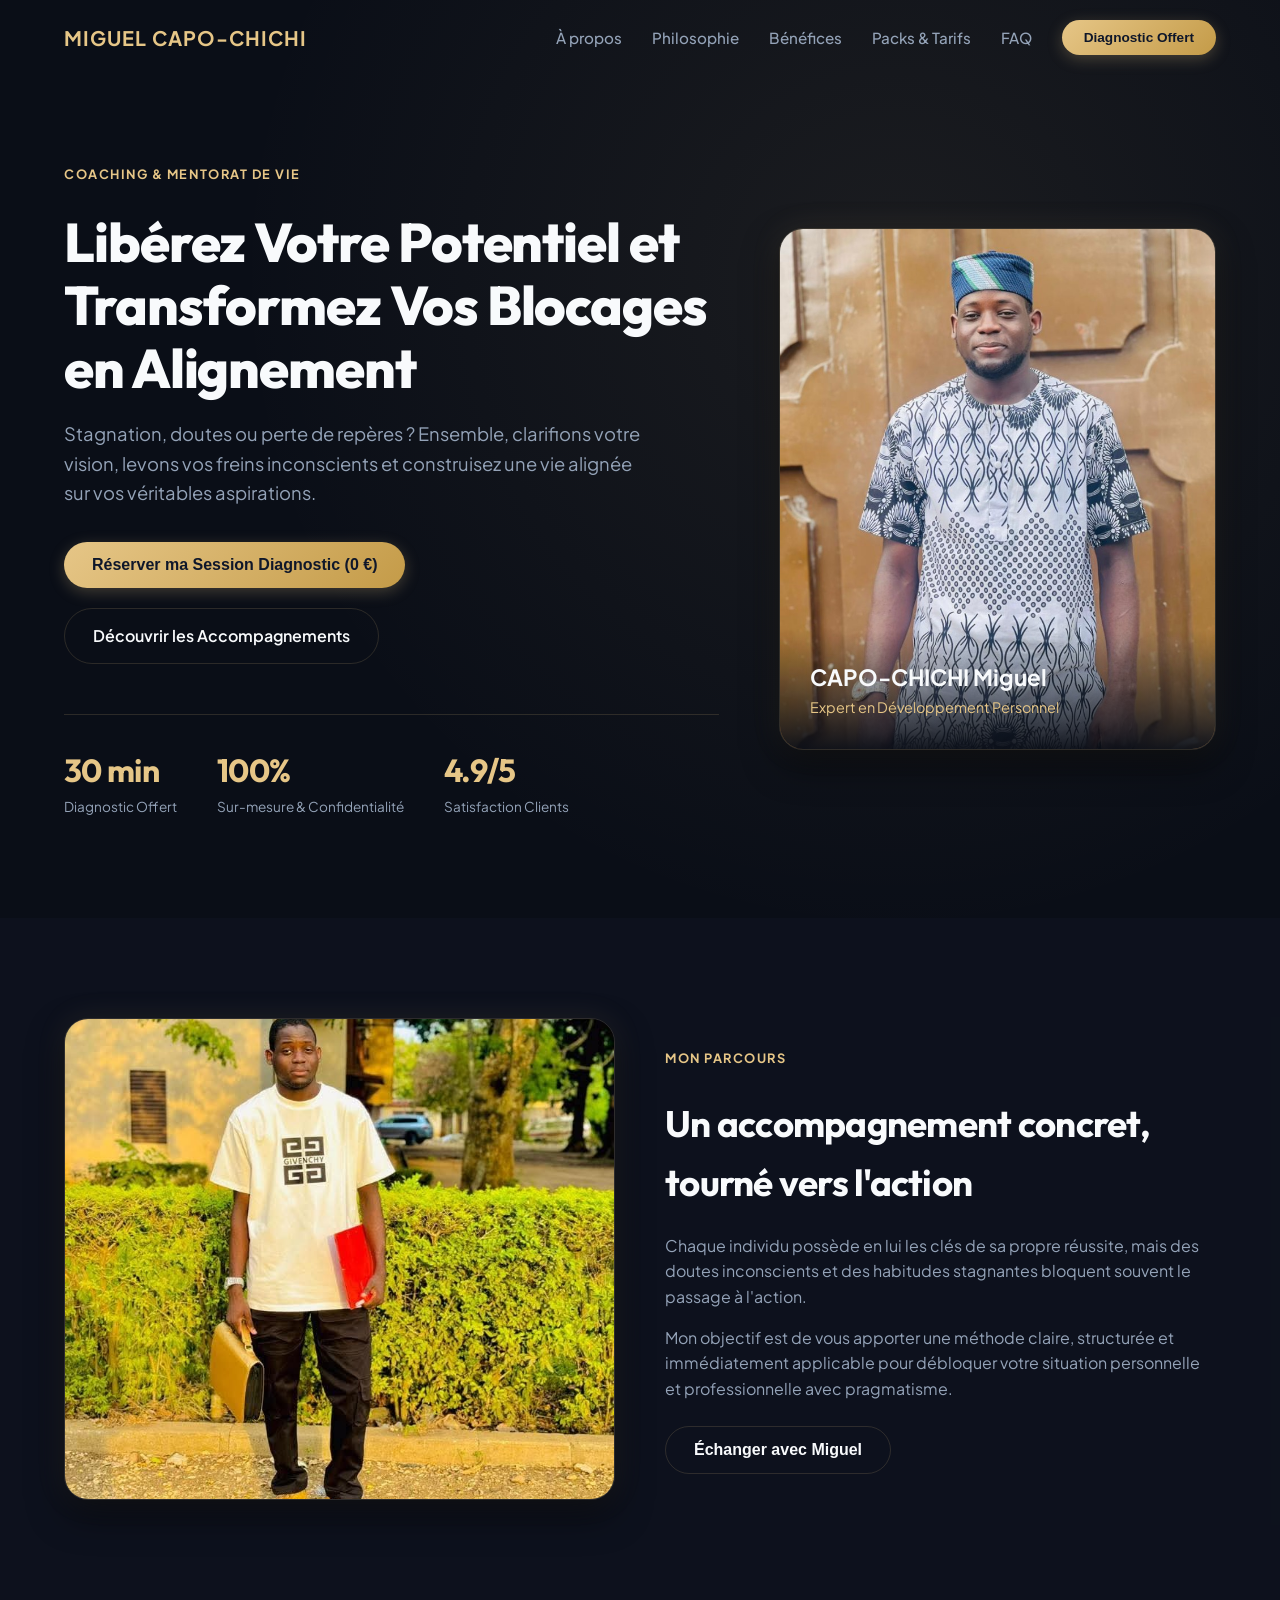
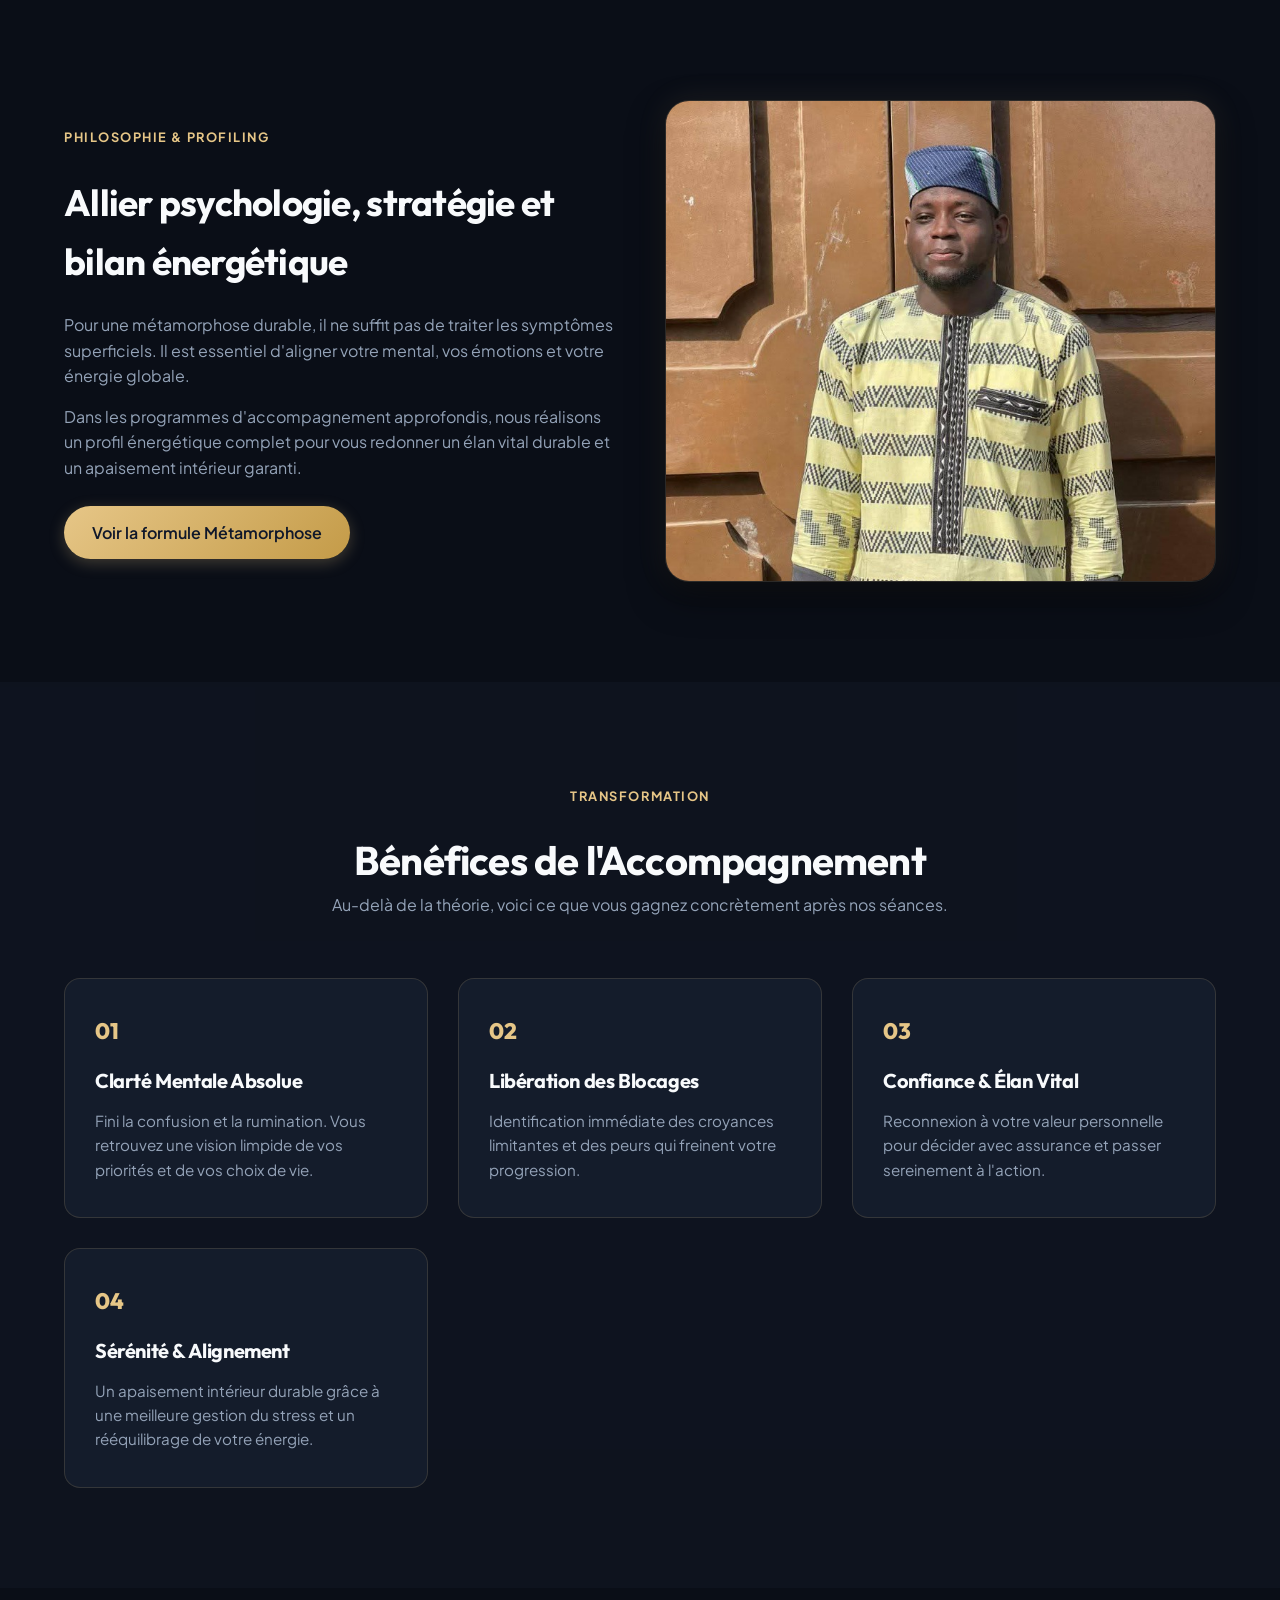
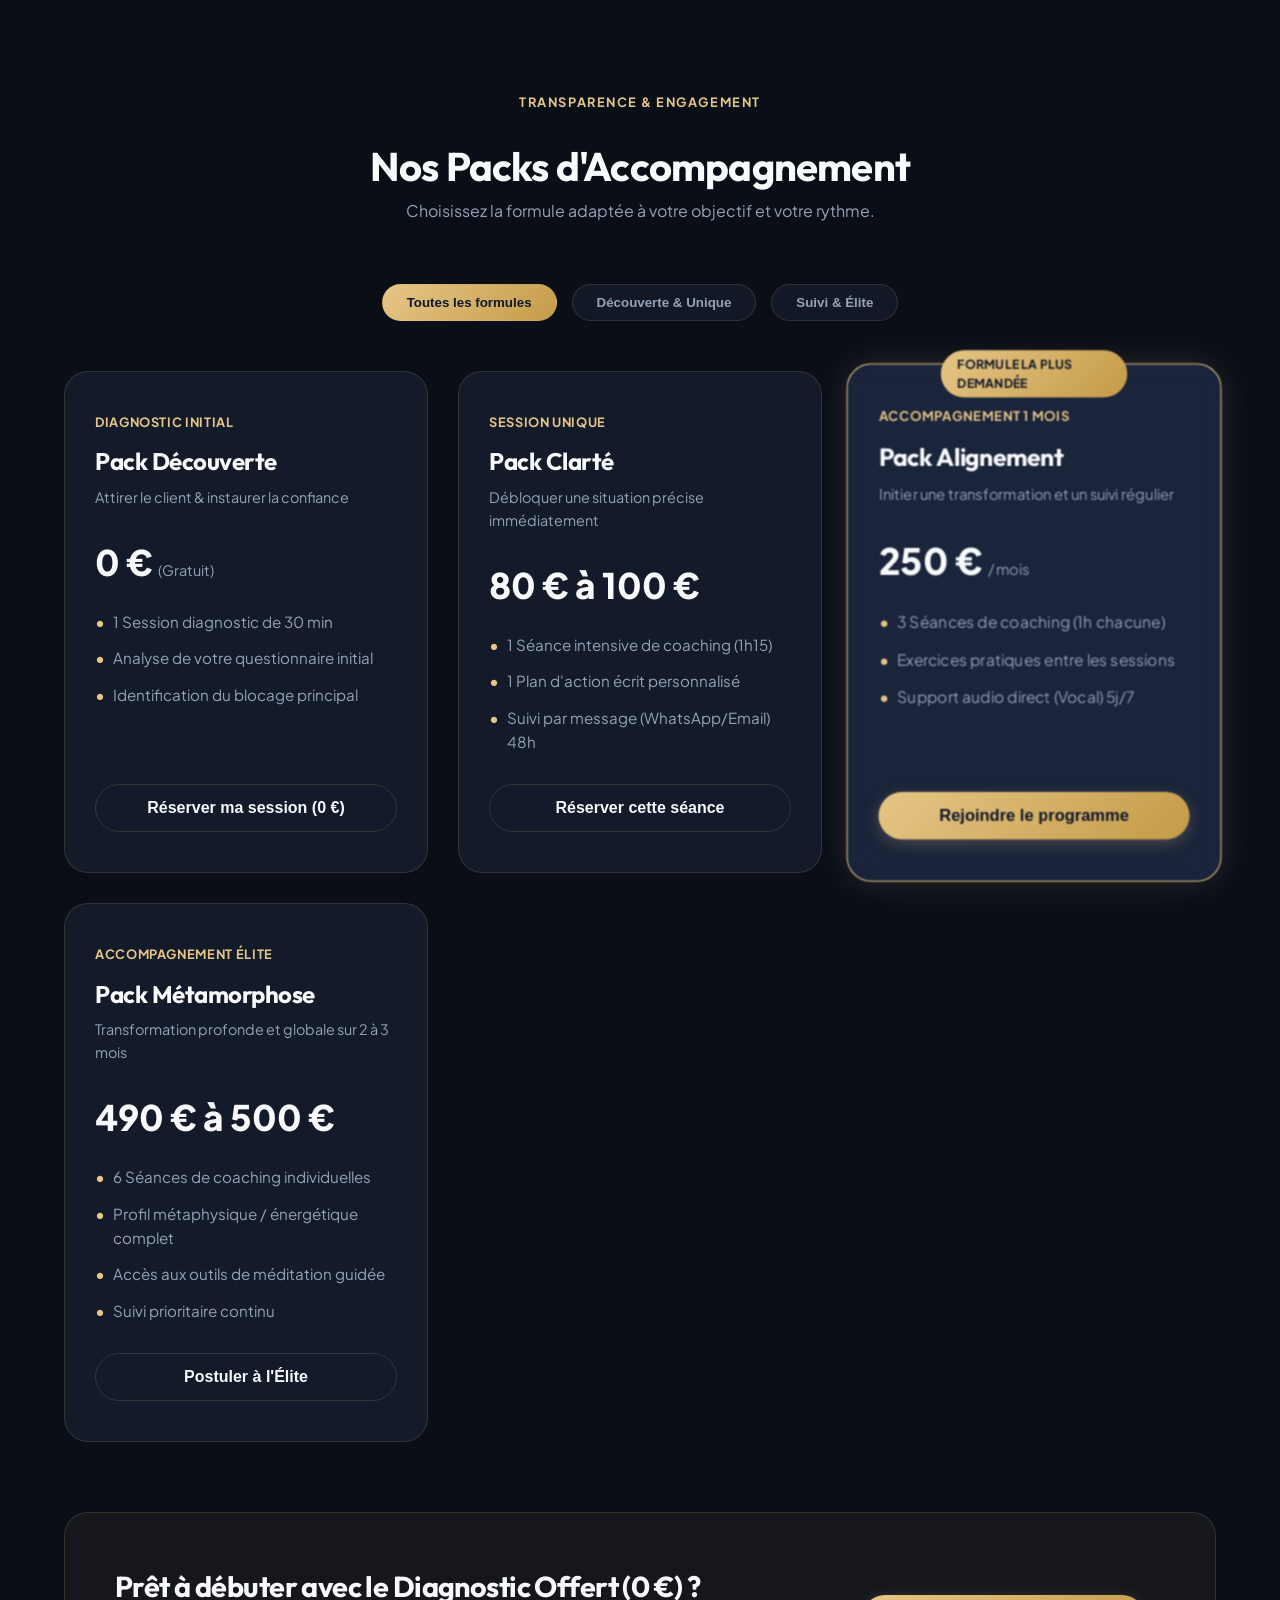
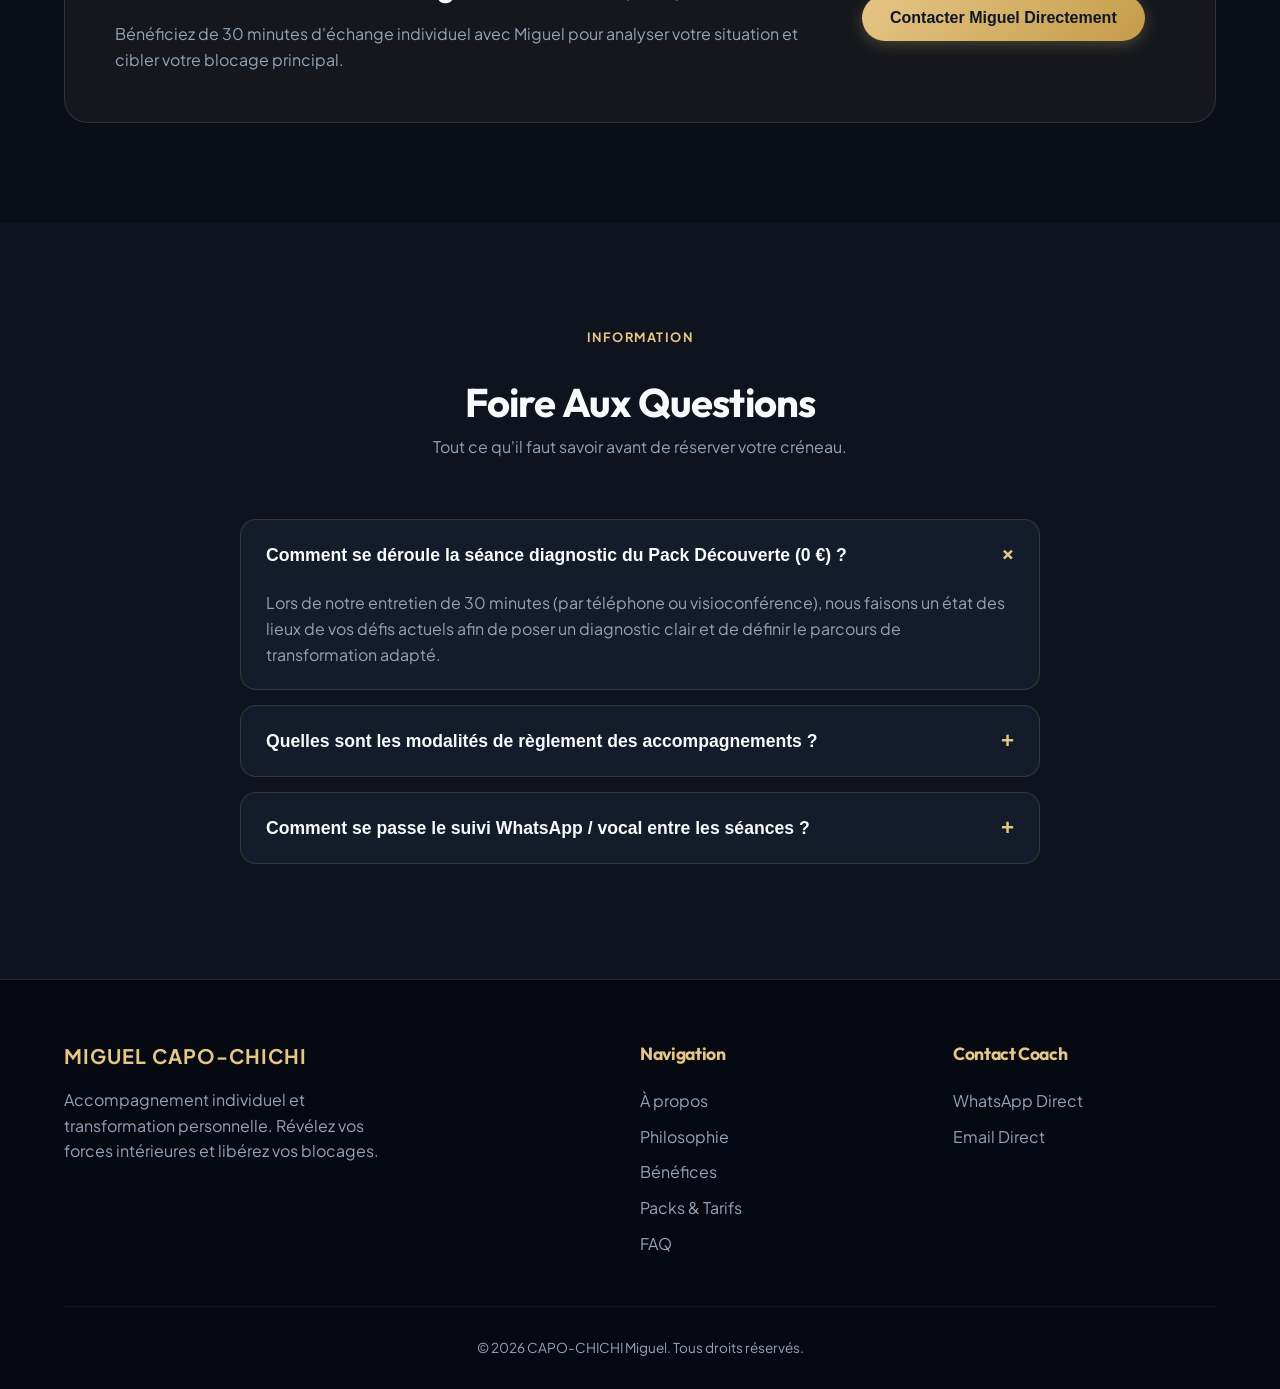
==== Site/interactive/index.html @ c641e280 "Add root portal index.html, clean AI symbols, and rename hosting folders to interactive and classiqu" ====
<!DOCTYPE html>
<html lang="fr">
<head>
  <meta charset="UTF-8">
  <meta name="viewport" content="width=device-width, initial-scale=1.0">
  <title>CAPO-CHICHI Miguel | Coaching en Développement Personnel</title>
  <meta name="description" content="Accompagnement individuel et transformation personnelle avec Miguel CAPO-CHICHI. Sessions diagnostics et programmes de suivi sur-mesure.">
  <link rel="stylesheet" href="css/style.css">
</head>
<body>

  <!-- HEADER -->
  <header class="header">
    <div class="container nav-wrapper">
      <a href="#" class="logo">
        MIGUEL CAPO-CHICHI
      </a>
      <ul class="nav-links" id="navLinks">
        <li><a href="#about">À propos</a></li>
        <li><a href="#philosophie">Philosophie</a></li>
        <li><a href="#benefices">Bénéfices</a></li>
        <li><a href="#packs">Packs & Tarifs</a></li>
        <li><a href="#faq">FAQ</a></li>
        <li>
          <button class="btn btn-primary" onclick="openContactModal('Pack Découverte (0 €)')" style="padding: 10px 22px; font-size: 0.85rem;">
            Diagnostic Offert
          </button>
        </li>
      </ul>
      <button class="mobile-toggle" id="mobileToggle" aria-label="Menu principal">☰</button>
    </div>
  </header>

  <!-- HERO SECTION -->
  <section class="hero">
    <div class="container hero-grid">
      <div class="hero-content">
        <div class="subtitle-tag">COACHING & MENTORAT DE VIE</div>
        <h1>Libérez Votre Potentiel et Transformez Vos Blocages en Alignement</h1>
        <p class="hero-subtitle">
          Stagnation, doutes ou perte de repères ? Ensemble, clarifions votre vision, levons vos freins inconscients et construisez une vie alignée sur vos véritables aspirations.
        </p>
        <div class="hero-actions">
          <button class="btn btn-primary" onclick="openContactModal('Pack Découverte (0 €)')">
            Réserver ma Session Diagnostic (0 €)
          </button>
          <a href="#packs" class="btn btn-outline">Découvrir les Accompagnements</a>
        </div>
        <div class="hero-stats">
          <div class="stat-item">
            <h3>30 min</h3>
            <p>Diagnostic Offert</p>
          </div>
          <div class="stat-item">
            <h3>100%</h3>
            <p>Sur-mesure & Confidentialité</p>
          </div>
          <div class="stat-item">
            <h3>4.9/5</h3>
            <p>Satisfaction Clients</p>
          </div>
        </div>
      </div>

      <div class="hero-card">
        <img src="images/miguel_hero.jpg" alt="Miguel CAPO-CHICHI Coach">
        <div class="hero-card-overlay">
          <div class="hero-card-name">CAPO-CHICHI Miguel</div>
          <div class="hero-card-title">Expert en Développement Personnel</div>
        </div>
      </div>
    </div>
  </section>

  <!-- À PROPOS & PARCOURS -->
  <section class="section" id="about" style="background: rgba(18, 24, 38, 0.4);">
    <div class="container about-grid">
      <div class="photo-card">
        <img src="images/miguel_apropos.jpg" alt="Miguel CAPO-CHICHI parcours">
      </div>
      <div>
        <div class="subtitle-tag">MON PARCOURS</div>
        <h2 style="font-size: 2.3rem; margin: 15px 0 20px;">Un accompagnement concret, tourné vers l'action</h2>
        <p style="color: var(--text-muted); margin-bottom: 15px;">
          Chaque individu possède en lui les clés de sa propre réussite, mais des doutes inconscients et des habitudes stagnantes bloquent souvent le passage à l'action.
        </p>
        <p style="color: var(--text-muted); margin-bottom: 25px;">
          Mon objectif est de vous apporter une méthode claire, structurée et immédiatement applicable pour débloquer votre situation personnelle et professionnelle avec pragmatisme.
        </p>
        <button class="btn btn-outline" onclick="openContactModal('Pack Découverte (0 €)')">
          Échanger avec Miguel
        </button>
      </div>
    </div>
  </section>

  <!-- PHILOSOPHIE & ÉNERGIE -->
  <section class="section" id="philosophie">
    <div class="container about-grid">
      <div>
        <div class="subtitle-tag">PHILOSOPHIE & PROFILING</div>
        <h2 style="font-size: 2.3rem; margin: 15px 0 20px;">Allier psychologie, stratégie et bilan énergétique</h2>
        <p style="color: var(--text-muted); margin-bottom: 15px;">
          Pour une métamorphose durable, il ne suffit pas de traiter les symptômes superficiels. Il est essentiel d'aligner votre mental, vos émotions et votre énergie globale.
        </p>
        <p style="color: var(--text-muted); margin-bottom: 25px;">
          Dans les programmes d'accompagnement approfondis, nous réalisons un profil énergétique complet pour vous redonner un élan vital durable et un apaisement intérieur garanti.
        </p>
        <a href="#packs" class="btn btn-primary">Voir la formule Métamorphose</a>
      </div>
      <div class="photo-card">
        <img src="images/miguel_philosophie.jpg" alt="Miguel CAPO-CHICHI accompagnement">
      </div>
    </div>
  </section>

  <!-- BÉNÉFICES ÉMOTIONNELS -->
  <section class="section" id="benefices" style="background: rgba(18, 24, 38, 0.5);">
    <div class="container">
      <div class="section-title">
        <div class="subtitle-tag">TRANSFORMATION</div>
        <h2>Bénéfices de l'Accompagnement</h2>
        <p style="color: var(--text-muted);">Au-delà de la théorie, voici ce que vous gagnez concrètement après nos séances.</p>
      </div>

      <div class="benefits-grid">
        <div class="benefit-card">
          <div class="benefit-number">01</div>
          <h3>Clarté Mentale Absolue</h3>
          <p>Fini la confusion et la rumination. Vous retrouvez une vision limpide de vos priorités et de vos choix de vie.</p>
        </div>

        <div class="benefit-card">
          <div class="benefit-number">02</div>
          <h3>Libération des Blocages</h3>
          <p>Identification immédiate des croyances limitantes et des peurs qui freinent votre progression.</p>
        </div>

        <div class="benefit-card">
          <div class="benefit-number">03</div>
          <h3>Confiance & Élan Vital</h3>
          <p>Reconnexion à votre valeur personnelle pour décider avec assurance et passer sereinement à l'action.</p>
        </div>

        <div class="benefit-card">
          <div class="benefit-number">04</div>
          <h3>Sérénité & Alignement</h3>
          <p>Un apaisement intérieur durable grâce à une meilleure gestion du stress et un rééquilibrage de votre énergie.</p>
        </div>
      </div>
    </div>
  </section>

  <!-- PACKS & PRICING -->
  <section class="section" id="packs">
    <div class="container">
      <div class="section-title">
        <div class="subtitle-tag">TRANSPARENCE & ENGAGEMENT</div>
        <h2>Nos Packs d'Accompagnement</h2>
        <p style="color: var(--text-muted);">Choisissez la formule adaptée à votre objectif et votre rythme.</p>
      </div>

      <!-- Filter Buttons -->
      <div class="pricing-filter">
        <button class="filter-btn active" data-filter="all">Toutes les formules</button>
        <button class="filter-btn" data-filter="decouverte">Découverte & Unique</button>
        <button class="filter-btn" data-filter="accompagnement">Suivi & Élite</button>
      </div>

      <div class="packs-grid">
        
        <!-- PACK 1: DÉCOUVERTE -->
        <div class="pack-card" data-category="decouverte">
          <div>
            <div class="pack-tag">Diagnostic Initial</div>
            <div class="pack-header">
              <h3 class="pack-title">Pack Découverte</h3>
              <div class="pack-objective">Attirer le client & instaurer la confiance</div>
            </div>
            <div class="pack-price">
              0 € <span>(Gratuit)</span>
            </div>
            <ul class="pack-features">
              <li>1 Session diagnostic de 30 min</li>
              <li>Analyse de votre questionnaire initial</li>
              <li>Identification du blocage principal</li>
            </ul>
          </div>
          <button class="btn btn-outline" style="width: 100%;" onclick="openContactModal('Pack Découverte (0 €)')">
            Réserver ma session (0 €)
          </button>
        </div>

        <!-- PACK 2: CLARTÉ -->
        <div class="pack-card" data-category="decouverte">
          <div>
            <div class="pack-tag">Session Unique</div>
            <div class="pack-header">
              <h3 class="pack-title">Pack Clarté</h3>
              <div class="pack-objective">Débloquer une situation précise immédiatement</div>
            </div>
            <div class="pack-price">
              80 € à 100 €
            </div>
            <ul class="pack-features">
              <li>1 Séance intensive de coaching (1h15)</li>
              <li>1 Plan d'action écrit personnalisé</li>
              <li>Suivi par message (WhatsApp/Email) 48h</li>
            </ul>
          </div>
          <button class="btn btn-outline" style="width: 100%;" onclick="openContactModal('Pack Clarté (80€-100€)')">
            Réserver cette séance
          </button>
        </div>

        <!-- PACK 3: ALIGNEMENT -->
        <div class="pack-card featured" data-category="accompagnement">
          <div class="featured-ribbon">Formule la plus demandée</div>
          <div>
            <div class="pack-tag">Accompagnement 1 mois</div>
            <div class="pack-header">
              <h3 class="pack-title">Pack Alignement</h3>
              <div class="pack-objective">Initier une transformation et un suivi régulier</div>
            </div>
            <div class="pack-price">
              250 € <span>/ mois</span>
            </div>
            <ul class="pack-features">
              <li>3 Séances de coaching (1h chacune)</li>
              <li>Exercices pratiques entre les sessions</li>
              <li>Support audio direct (Vocal) 5j/7</li>
            </ul>
          </div>
          <button class="btn btn-primary" style="width: 100%;" onclick="openContactModal('Pack Alignement (250€)')">
            Rejoindre le programme
          </button>
        </div>

        <!-- PACK 4: MÉTAMORPHOSE -->
        <div class="pack-card" data-category="accompagnement">
          <div>
            <div class="pack-tag">Accompagnement Élite</div>
            <div class="pack-header">
              <h3 class="pack-title">Pack Métamorphose</h3>
              <div class="pack-objective">Transformation profonde et globale sur 2 à 3 mois</div>
            </div>
            <div class="pack-price">
              490 € à 500 €
            </div>
            <ul class="pack-features">
              <li>6 Séances de coaching individuelles</li>
              <li>Profil métaphysique / énergétique complet</li>
              <li>Accès aux outils de méditation guidée</li>
              <li>Suivi prioritaire continu</li>
            </ul>
          </div>
          <button class="btn btn-outline" style="width: 100%;" onclick="openContactModal('Pack Métamorphose (490€-500€)')">
            Postuler à l'Élite
          </button>
        </div>

      </div>

      <!-- DIAGNOSTIC BANNER -->
      <div class="diagnostic-banner">
        <div class="diagnostic-content">
          <h3>Prêt à débuter avec le Diagnostic Offert (0 €) ?</h3>
          <p>Bénéficiez de 30 minutes d'échange individuel avec Miguel pour analyser votre situation et cibler votre blocage principal.</p>
        </div>
        <div>
          <button class="btn btn-primary" onclick="openContactModal('Pack Découverte (0 €)')">
            Contacter Miguel Directement
          </button>
        </div>
      </div>

    </div>
  </section>

  <!-- FAQ -->
  <section class="section" id="faq" style="background: rgba(18, 24, 38, 0.5);">
    <div class="container">
      <div class="section-title">
        <div class="subtitle-tag">INFORMATION</div>
        <h2>Foire Aux Questions</h2>
        <p style="color: var(--text-muted);">Tout ce qu'il faut savoir avant de réserver votre créneau.</p>
      </div>

      <div class="faq-list">
        <div class="faq-item active">
          <button class="faq-question">
            Comment se déroule la séance diagnostic du Pack Découverte (0 €) ?
            <span class="faq-icon">+</span>
          </button>
          <div class="faq-answer">
            Lors de notre entretien de 30 minutes (par téléphone ou visioconférence), nous faisons un état des lieux de vos défis actuels afin de poser un diagnostic clair et de définir le parcours de transformation adapté.
          </div>
        </div>

        <div class="faq-item">
          <button class="faq-question">
            Quelles sont les modalités de règlement des accompagnements ?
            <span class="faq-icon">+</span>
          </button>
          <div class="faq-answer">
            Pour les formules sur plusieurs mois (Alignement & Métamorphose), des facilités de paiement en 2 ou 3 mensualités sont proposées pour s'adapter à votre budget.
          </div>
        </div>

        <div class="faq-item">
          <button class="faq-question">
            Comment se passe le suivi WhatsApp / vocal entre les séances ?
            <span class="faq-icon">+</span>
          </button>
          <div class="faq-answer">
            Vous disposez d'un canal direct 5j/7 pour partager vos blocages immédiats, valider vos exercices ou recevoir des retours vocaux personnalisés entre deux séances de coaching.
          </div>
        </div>
      </div>
    </div>
  </section>

  <!-- MODAL CONTACT DIRECT -->
  <div class="modal-backdrop" id="contactModal">
    <div class="modal-card">
      <button class="modal-close" id="modalClose">&times;</button>
      <h3 id="modalTitle" style="font-size: 1.6rem; margin-bottom: 8px;">Contact Direct & Réservation</h3>
      <p id="modalSubtitle" style="color: var(--text-muted); font-size: 0.9rem;">Sélectionnez votre moyen de contact préféré.</p>

      <div class="contact-methods">
        <a href="https://wa.me/?text=Bonjour%20Miguel,%20je%20souhaite%20r%C3%A9server%20un%20cr%C3%A9neau%20avec%20vous." id="modalWhatsappLink" target="_blank" class="contact-method-card">
          <div class="contact-method-badge">WhatsApp</div>
          <div>
            <div style="font-weight: 700;">WhatsApp Direct</div>
            <div style="font-size: 0.85rem; color: var(--text-muted);">Réponse rapide sous 2h à 4h</div>
          </div>
        </a>

        <a href="mailto:contact@miguel-coaching.com" class="contact-method-card">
          <div class="contact-method-badge">Email</div>
          <div>
            <div style="font-weight: 700;">Envoyer un Email</div>
            <div style="font-size: 0.85rem; color: var(--text-muted);">contact@miguel-coaching.com</div>
          </div>
        </a>
      </div>
    </div>
  </div>

  <!-- FOOTER -->
  <footer class="footer">
    <div class="container">
      <div class="footer-grid">
        <div class="footer-brand">
          <a href="#" class="logo">MIGUEL CAPO-CHICHI</a>
          <p>Accompagnement individuel et transformation personnelle. Révélez vos forces intérieures et libérez vos blocages.</p>
        </div>

        <div class="footer-links">
          <h4>Navigation</h4>
          <ul>
            <li><a href="#about">À propos</a></li>
            <li><a href="#philosophie">Philosophie</a></li>
            <li><a href="#benefices">Bénéfices</a></li>
            <li><a href="#packs">Packs & Tarifs</a></li>
            <li><a href="#faq">FAQ</a></li>
          </ul>
        </div>

        <div class="footer-links">
          <h4>Contact Coach</h4>
          <ul>
            <li><a href="https://wa.me/" target="_blank">WhatsApp Direct</a></li>
            <li><a href="mailto:contact@miguel-coaching.com">Email Direct</a></li>
          </ul>
        </div>
      </div>

      <div class="footer-bottom">
        &copy; 2026 CAPO-CHICHI Miguel. Tous droits réservés.
      </div>
    </div>
  </footer>

  <script src="js/main.js"></script>
</body>
</html>
---- Site/interactive/css/style.css ----
/* ==========================================================================
   STYLE VERSION AVEC JAVASCRIPT - ELEGANCE NOIRE & OR (NETTOYE DE SCRIPT/AI)
   Coach : CAPO-CHICHI Miguel
   ========================================================================== */

@import url('https://fonts.googleapis.com/css2?family=Outfit:wght@300;400;500;600;700;800&family=Plus+Jakarta+Sans:wght@300;400;500;600;700&display=swap');

:root {
  --bg-primary: #0A0E17;
  --bg-secondary: #121826;
  --bg-card: rgba(26, 34, 52, 0.65);
  --bg-card-hover: rgba(35, 46, 70, 0.85);
  
  --gold-primary: #E6C687;
  --gold-light: #F7E9CF;
  --gold-dark: #C49B48;
  --gold-gradient: linear-gradient(135deg, #E6C687 0%, #C49B48 100%);
  --gold-glow: rgba(230, 198, 135, 0.25);
  
  --emerald-accent: #10B981;
  --emerald-light: #A7F3D0;
  --whatsapp-green: #25D366;
  
  --text-main: #F8FAFC;
  --text-muted: #94A3B8;
  --text-dark: #0F172A;
  
  --border-color: rgba(230, 198, 135, 0.15);
  --border-focus: rgba(230, 198, 135, 0.5);
  
  --shadow-sm: 0 4px 20px rgba(0, 0, 0, 0.3);
  --shadow-lg: 0 15px 35px rgba(0, 0, 0, 0.5), 0 0 30px rgba(230, 198, 135, 0.1);
  
  --radius-sm: 8px;
  --radius-md: 16px;
  --radius-lg: 24px;
  --radius-full: 9999px;

  --transition-fast: 0.25s cubic-bezier(0.4, 0, 0.2, 1);
  --transition-normal: 0.4s cubic-bezier(0.4, 0, 0.2, 1);
}

* {
  margin: 0;
  padding: 0;
  box-sizing: border-box;
}

html {
  scroll-behavior: smooth;
  font-family: 'Plus Jakarta Sans', sans-serif;
  background-color: var(--bg-primary);
  color: var(--text-main);
  line-height: 1.6;
}

h1, h2, h3, h4, h5, h6, .brand-font {
  font-family: 'Outfit', sans-serif;
  letter-spacing: -0.02em;
}

.container {
  width: 90%;
  max-width: 1240px;
  margin: 0 auto;
}

.subtitle-tag {
  display: inline-block;
  font-size: 0.8rem;
  font-weight: 700;
  letter-spacing: 0.12em;
  text-transform: uppercase;
  color: var(--gold-primary);
  margin-bottom: 12px;
}

.btn {
  display: inline-flex;
  align-items: center;
  justify-content: center;
  gap: 10px;
  padding: 14px 28px;
  border-radius: var(--radius-full);
  font-weight: 600;
  font-size: 1rem;
  text-decoration: none;
  cursor: pointer;
  transition: var(--transition-fast);
  border: none;
  outline: none;
}

.btn-primary {
  background: var(--gold-gradient);
  color: var(--text-dark);
  box-shadow: 0 4px 15px var(--gold-glow);
}

.btn-primary:hover {
  transform: translateY(-2px);
  box-shadow: 0 8px 25px rgba(230, 198, 135, 0.4);
}

.btn-outline {
  background: transparent;
  color: var(--text-main);
  border: 1px solid var(--border-color);
}

.btn-outline:hover {
  border-color: var(--gold-primary);
  color: var(--gold-primary);
  background: rgba(230, 198, 135, 0.05);
}

/* HEADER */
.header {
  position: fixed;
  top: 0;
  left: 0;
  width: 100%;
  z-index: 1000;
  padding: 20px 0;
  transition: var(--transition-fast);
}

.header.scrolled {
  background: rgba(10, 14, 23, 0.9);
  backdrop-filter: blur(16px);
  border-bottom: 1px solid var(--border-color);
  padding: 14px 0;
}

.nav-wrapper {
  display: flex;
  justify-content: space-between;
  align-items: center;
}

.logo {
  font-size: 1.25rem;
  font-weight: 700;
  letter-spacing: 0.05em;
  color: var(--gold-primary);
  text-decoration: none;
}

.nav-links {
  display: flex;
  gap: 30px;
  list-style: none;
  align-items: center;
}

.nav-links a {
  color: var(--text-muted);
  text-decoration: none;
  font-weight: 500;
  font-size: 0.95rem;
  transition: var(--transition-fast);
}

.nav-links a:hover,
.nav-links a.active {
  color: var(--gold-primary);
}

.mobile-toggle {
  display: none;
  background: none;
  border: none;
  color: var(--text-main);
  font-size: 1.6rem;
  cursor: pointer;
}

/* HERO */
.hero {
  padding: 160px 0 100px;
  position: relative;
  overflow: hidden;
  background: radial-gradient(circle at 70% 30%, rgba(230, 198, 135, 0.08) 0%, transparent 60%);
}

.hero-grid {
  display: grid;
  grid-template-columns: 1.2fr 0.8fr;
  gap: 60px;
  align-items: center;
}

.hero-content h1 {
  font-size: 3.4rem;
  line-height: 1.15;
  font-weight: 800;
  margin: 15px 0 20px;
}

.hero-subtitle {
  font-size: 1.15rem;
  color: var(--text-muted);
  margin-bottom: 35px;
  max-width: 90%;
}

.hero-actions {
  display: flex;
  gap: 20px;
  flex-wrap: wrap;
}

.hero-stats {
  display: flex;
  gap: 40px;
  margin-top: 50px;
  padding-top: 30px;
  border-top: 1px solid var(--border-color);
}

.stat-item h3 {
  font-size: 2rem;
  color: var(--gold-primary);
}

.stat-item p {
  font-size: 0.85rem;
  color: var(--text-muted);
}

.hero-card {
  position: relative;
  border-radius: var(--radius-lg);
  overflow: hidden;
  box-shadow: var(--shadow-lg);
  border: 1px solid var(--border-color);
}

.hero-card img {
  width: 100%;
  height: 520px;
  object-fit: cover;
  object-position: center 15%;
  display: block;
}

.hero-card-overlay {
  position: absolute;
  bottom: 0;
  left: 0;
  width: 100%;
  padding: 30px;
  background: linear-gradient(to top, rgba(10, 14, 23, 0.95), transparent);
}

.hero-card-name {
  font-size: 1.4rem;
  font-weight: 700;
  color: var(--text-main);
}

.hero-card-title {
  font-size: 0.9rem;
  color: var(--gold-primary);
}

/* SECTIONS */
.section {
  padding: 100px 0;
}

.section-title {
  text-align: center;
  max-width: 700px;
  margin: 0 auto 60px;
}

.section-title h2 {
  font-size: 2.5rem;
  margin-top: 10px;
}

.about-grid {
  display: grid;
  grid-template-columns: 1fr 1fr;
  gap: 50px;
  align-items: center;
}

.photo-card {
  border-radius: var(--radius-lg);
  overflow: hidden;
  border: 1px solid var(--border-color);
  box-shadow: var(--shadow-lg);
}

.photo-card img {
  width: 100%;
  height: 480px;
  object-fit: cover;
  object-position: center 20%;
  display: block;
}

/* BENEFITS */
.benefits-grid {
  display: grid;
  grid-template-columns: repeat(auto-fit, minmax(280px, 1fr));
  gap: 30px;
}

.benefit-card {
  background: var(--bg-card);
  border: 1px solid var(--border-color);
  padding: 35px 30px;
  border-radius: var(--radius-md);
  backdrop-filter: blur(10px);
  transition: var(--transition-normal);
}

.benefit-card:hover {
  transform: translateY(-8px);
  border-color: var(--gold-primary);
  background: var(--bg-card-hover);
  box-shadow: var(--shadow-lg);
}

.benefit-number {
  font-size: 1.4rem;
  font-weight: 800;
  color: var(--gold-primary);
  margin-bottom: 15px;
  font-family: 'Outfit', sans-serif;
}

.benefit-card h3 {
  font-size: 1.25rem;
  margin-bottom: 12px;
}

.benefit-card p {
  color: var(--text-muted);
  font-size: 0.95rem;
}

/* PACKS & PRICING */
.pricing-filter {
  display: flex;
  justify-content: center;
  gap: 15px;
  margin-bottom: 50px;
}

.filter-btn {
  padding: 10px 24px;
  border-radius: var(--radius-full);
  background: var(--bg-secondary);
  border: 1px solid var(--border-color);
  color: var(--text-muted);
  font-weight: 600;
  cursor: pointer;
  transition: var(--transition-fast);
}

.filter-btn.active, .filter-btn:hover {
  background: var(--gold-gradient);
  color: var(--text-dark);
  border-color: transparent;
}

.packs-grid {
  display: grid;
  grid-template-columns: repeat(auto-fit, minmax(280px, 1fr));
  gap: 30px;
  align-items: stretch;
}

.pack-card {
  background: var(--bg-card);
  border: 1px solid var(--border-color);
  border-radius: var(--radius-lg);
  padding: 40px 30px;
  display: flex;
  flex-direction: column;
  justify-content: space-between;
  position: relative;
  backdrop-filter: blur(12px);
  transition: var(--transition-normal);
}

.pack-card.featured {
  border-color: var(--gold-primary);
  background: rgba(30, 41, 65, 0.85);
  box-shadow: 0 0 35px rgba(230, 198, 135, 0.15);
  transform: scale(1.03);
}

.featured-ribbon {
  position: absolute;
  top: -14px;
  left: 50%;
  transform: translateX(-50%);
  background: var(--gold-gradient);
  color: var(--text-dark);
  font-size: 0.75rem;
  font-weight: 700;
  padding: 4px 16px;
  border-radius: var(--radius-full);
  text-transform: uppercase;
}

.pack-tag {
  font-size: 0.8rem;
  font-weight: 700;
  letter-spacing: 0.05em;
  text-transform: uppercase;
  color: var(--gold-primary);
  margin-bottom: 10px;
}

.pack-header {
  margin-bottom: 25px;
}

.pack-title {
  font-size: 1.5rem;
}

.pack-objective {
  font-size: 0.9rem;
  color: var(--text-muted);
  margin-top: 5px;
}

.pack-price {
  font-size: 2.2rem;
  font-weight: 800;
  color: var(--text-main);
  margin: 20px 0;
  display: flex;
  align-items: baseline;
  gap: 5px;
}

.pack-price span {
  font-size: 0.9rem;
  color: var(--text-muted);
  font-weight: 400;
}

.pack-features {
  list-style: none;
  margin-bottom: 30px;
  flex-grow: 1;
}

.pack-features li {
  margin-bottom: 12px;
  font-size: 0.95rem;
  color: var(--text-muted);
  padding-left: 18px;
  position: relative;
}

.pack-features li::before {
  content: "•";
  color: var(--gold-primary);
  position: absolute;
  left: 0;
  font-weight: bold;
}

/* BANNER */
.diagnostic-banner {
  background: rgba(230, 198, 135, 0.05);
  border: 1px solid var(--border-color);
  border-radius: var(--radius-lg);
  padding: 50px;
  margin-top: 70px;
  display: grid;
  grid-template-columns: 1.4fr 0.6fr;
  gap: 40px;
  align-items: center;
}

.diagnostic-content h3 {
  font-size: 1.8rem;
  margin-bottom: 12px;
}

.diagnostic-content p {
  color: var(--text-muted);
}

/* FAQ */
.faq-list {
  max-width: 800px;
  margin: 0 auto;
}

.faq-item {
  background: var(--bg-card);
  border: 1px solid var(--border-color);
  border-radius: var(--radius-md);
  margin-bottom: 15px;
  overflow: hidden;
  transition: var(--transition-fast);
}

.faq-question {
  padding: 22px 25px;
  width: 100%;
  text-align: left;
  background: none;
  border: none;
  color: var(--text-main);
  font-size: 1.1rem;
  font-weight: 600;
  cursor: pointer;
  display: flex;
  justify-content: space-between;
  align-items: center;
}

.faq-icon {
  font-size: 1.4rem;
  color: var(--gold-primary);
  transition: transform 0.3s ease;
}

.faq-item.active .faq-icon {
  transform: rotate(45deg);
}

.faq-answer {
  max-height: 0;
  overflow: hidden;
  transition: max-height 0.4s ease, padding 0.4s ease;
  padding: 0 25px;
  color: var(--text-muted);
}

.faq-item.active .faq-answer {
  max-height: 250px;
  padding: 0 25px 22px;
}

/* MODAL */
.modal-backdrop {
  position: fixed;
  top: 0;
  left: 0;
  width: 100vw;
  height: 100vh;
  background: rgba(5, 8, 15, 0.85);
  backdrop-filter: blur(12px);
  z-index: 2000;
  display: flex;
  align-items: center;
  justify-content: center;
  opacity: 0;
  pointer-events: none;
  transition: opacity 0.3s ease;
  padding: 20px;
}

.modal-backdrop.active {
  opacity: 1;
  pointer-events: all;
}

.modal-card {
  background: var(--bg-secondary);
  border: 1px solid var(--border-color);
  border-radius: var(--radius-lg);
  width: 100%;
  max-width: 500px;
  padding: 40px;
  position: relative;
  transform: translateY(20px);
  transition: transform 0.3s ease;
}

.modal-backdrop.active .modal-card {
  transform: translateY(0);
}

.modal-close {
  position: absolute;
  top: 20px;
  right: 20px;
  background: none;
  border: none;
  color: var(--text-muted);
  font-size: 1.5rem;
  cursor: pointer;
}

.contact-methods {
  display: flex;
  flex-direction: column;
  gap: 15px;
  margin-top: 25px;
}

.contact-method-card {
  display: flex;
  align-items: center;
  gap: 15px;
  padding: 18px 20px;
  border-radius: var(--radius-md);
  background: rgba(255, 255, 255, 0.03);
  border: 1px solid var(--border-color);
  text-decoration: none;
  color: var(--text-main);
  transition: var(--transition-fast);
}

.contact-method-card:hover {
  border-color: var(--gold-primary);
  background: rgba(230, 198, 135, 0.08);
}

.contact-method-badge {
  font-size: 0.75rem;
  font-weight: 700;
  padding: 4px 10px;
  border-radius: var(--radius-full);
  background: rgba(230, 198, 135, 0.15);
  color: var(--gold-primary);
}

/* FOOTER */
.footer {
  background: #060911;
  padding: 60px 0 30px;
  border-top: 1px solid var(--border-color);
}

.footer-grid {
  display: grid;
  grid-template-columns: 2fr 1fr 1fr;
  gap: 50px;
  margin-bottom: 40px;
}

.footer-brand p {
  color: var(--text-muted);
  margin-top: 15px;
  max-width: 350px;
}

.footer-links h4 {
  font-size: 1.1rem;
  margin-bottom: 20px;
  color: var(--gold-primary);
}

.footer-links ul {
  list-style: none;
}

.footer-links li {
  margin-bottom: 10px;
}

.footer-links a {
  color: var(--text-muted);
  text-decoration: none;
  transition: var(--transition-fast);
}

.footer-links a:hover {
  color: var(--gold-primary);
}

.footer-bottom {
  text-align: center;
  padding-top: 30px;
  border-top: 1px solid rgba(255, 255, 255, 0.05);
  color: var(--text-muted);
  font-size: 0.85rem;
}

/* Responsive */
@media (max-width: 992px) {
  .hero-grid, .about-grid {
    grid-template-columns: 1fr;
    text-align: center;
  }
  .hero-subtitle {
    margin: 0 auto 35px;
  }
  .hero-actions {
    justify-content: center;
  }
  .hero-stats {
    justify-content: center;
  }
  .diagnostic-banner {
    grid-template-columns: 1fr;
    text-align: center;
  }
  .footer-grid {
    grid-template-columns: 1fr;
  }
}

@media (max-width: 768px) {
  .nav-links {
    display: none;
    position: absolute;
    top: 100%;
    left: 0;
    width: 100%;
    background: var(--bg-secondary);
    flex-direction: column;
    padding: 20px;
    border-bottom: 1px solid var(--border-color);
  }
  .nav-links.active {
    display: flex;
  }
  .mobile-toggle {
    display: block;
  }
  .hero-content h1 {
    font-size: 2.4rem;
  }
}
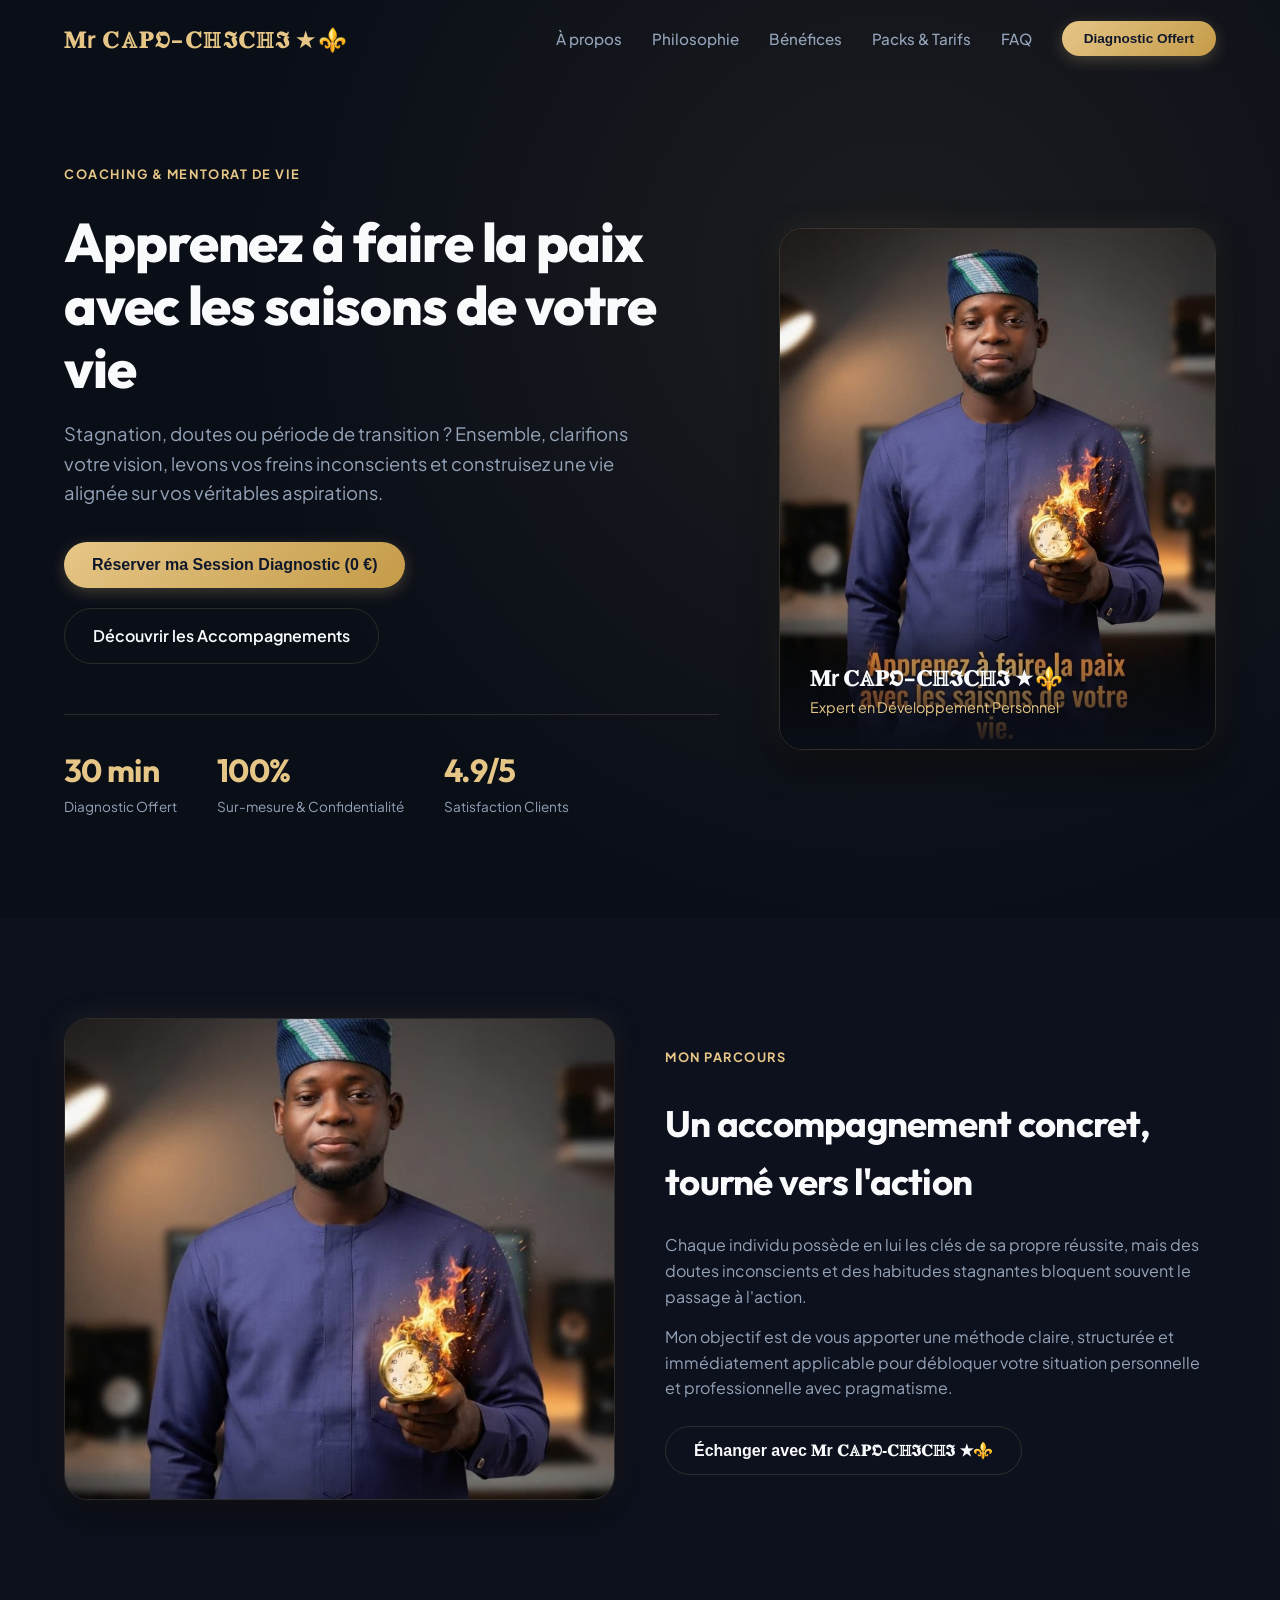
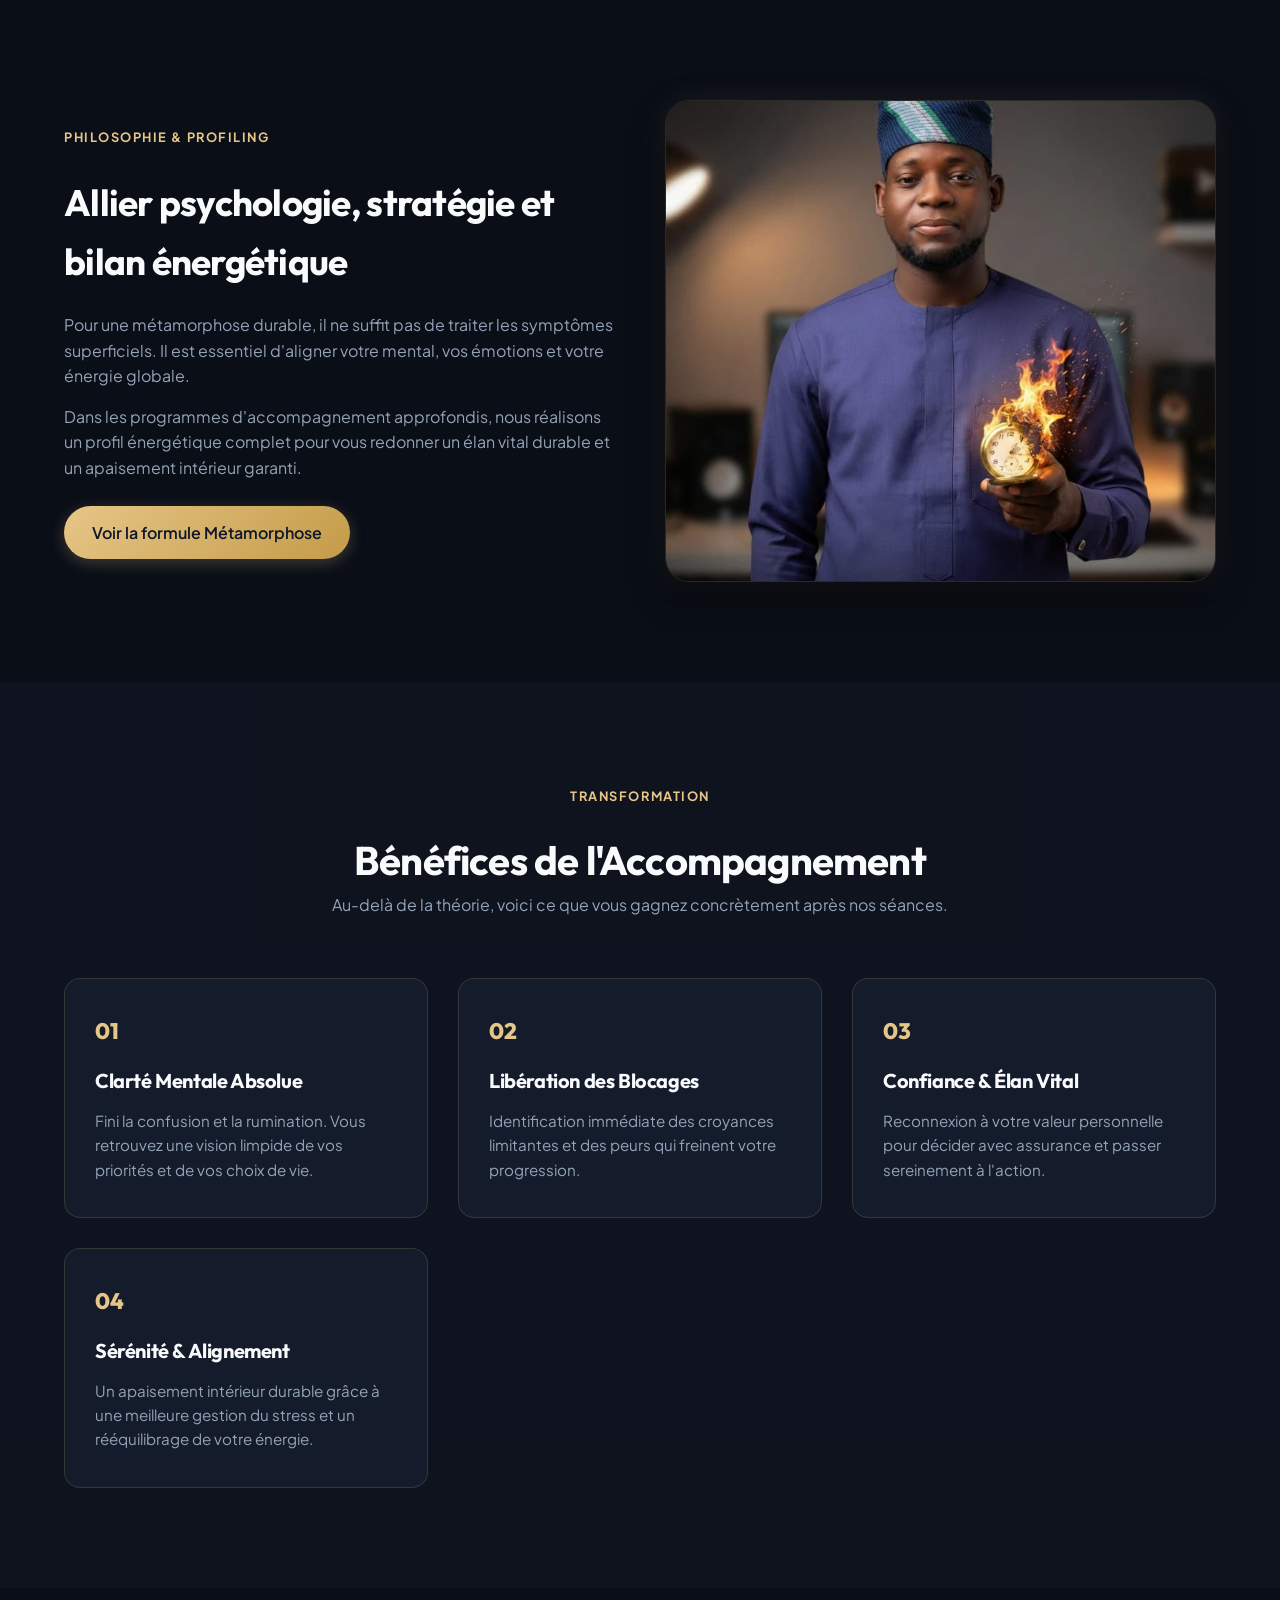
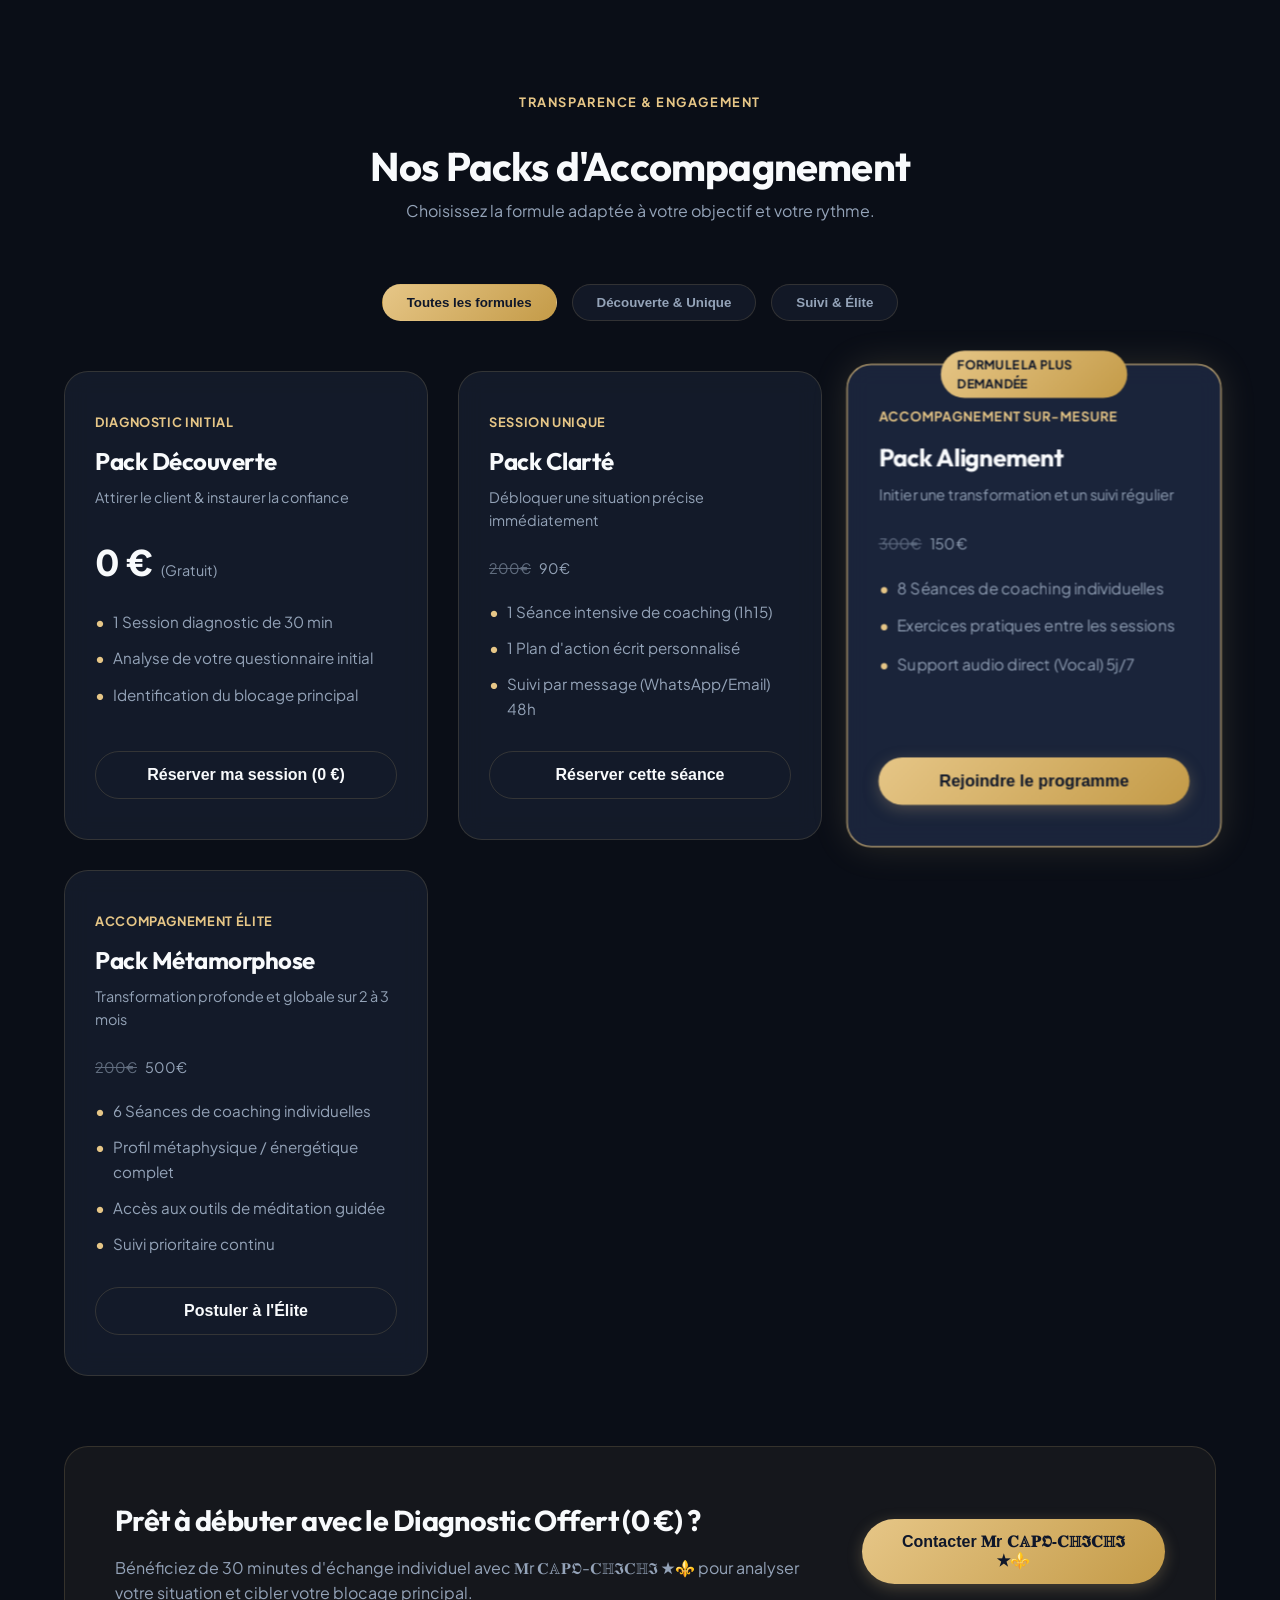
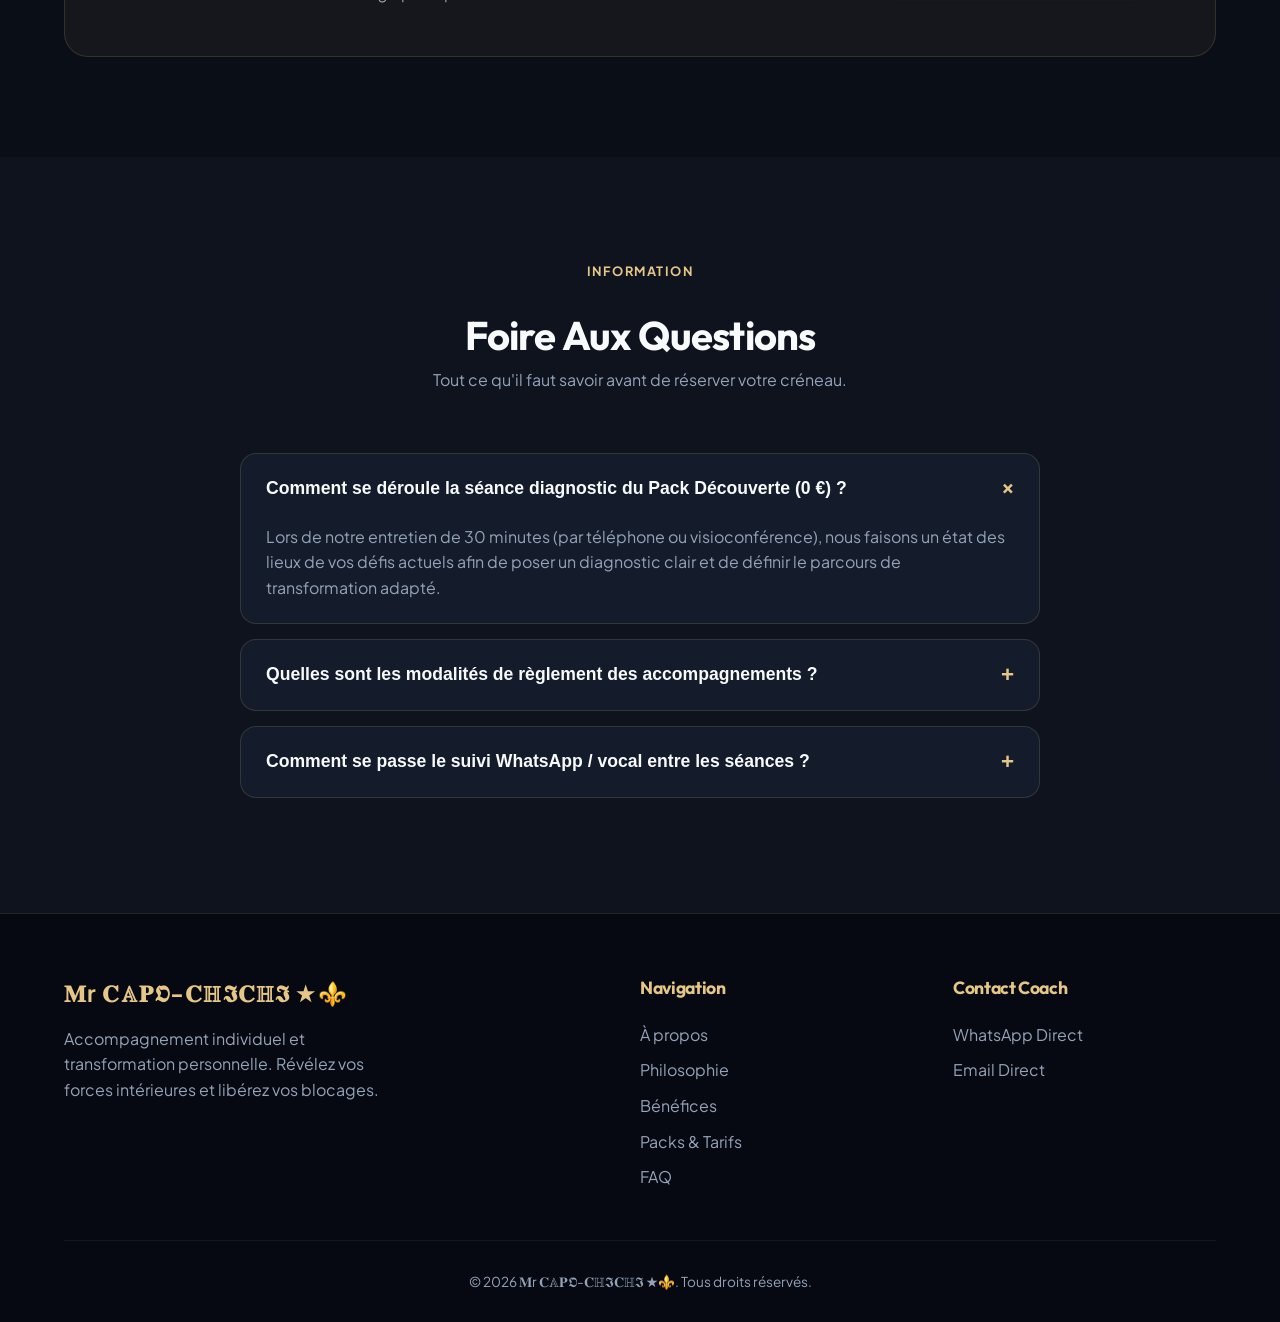
==== commit d56dbf04: "Update new poster photo, stylized name Mr CAPO-CHICHI and promotional strikethrough prices" ====
--- a/Site/interactive/index.html
+++ b/Site/interactive/index.html
@@ -3,8 +3,8 @@
 <head>
   <meta charset="UTF-8">
   <meta name="viewport" content="width=device-width, initial-scale=1.0">
-  <title>CAPO-CHICHI Miguel | Coaching en Développement Personnel</title>
-  <meta name="description" content="Accompagnement individuel et transformation personnelle avec Miguel CAPO-CHICHI. Sessions diagnostics et programmes de suivi sur-mesure.">
+  <title>𝐌r 𝐂𝔸𝐏𝕺-𝐂ℍ𝕴𝐂ℍ𝕴 ★⚜️ | Coaching en Développement Personnel</title>
+  <meta name="description" content="Accompagnement individuel et transformation personnelle avec 𝐌r 𝐂𝔸𝐏𝕺-𝐂ℍ𝕴𝐂ℍ𝕴 ★⚜️. Apprenez à faire la paix avec les saisons de votre vie.">
   <link rel="stylesheet" href="css/style.css">
 </head>
 <body>
@@ -13,7 +13,7 @@
   <header class="header">
     <div class="container nav-wrapper">
       <a href="#" class="logo">
-        MIGUEL CAPO-CHICHI
+        𝐌r 𝐂𝔸𝐏𝕺-𝐂ℍ𝕴𝐂ℍ𝕴 ★⚜️
       </a>
       <ul class="nav-links" id="navLinks">
         <li><a href="#about">À propos</a></li>
@@ -36,9 +36,9 @@
     <div class="container hero-grid">
       <div class="hero-content">
         <div class="subtitle-tag">COACHING & MENTORAT DE VIE</div>
-        <h1>Libérez Votre Potentiel et Transformez Vos Blocages en Alignement</h1>
+        <h1>Apprenez à faire la paix avec les <span class="text-gold">saisons de votre vie</span></h1>
         <p class="hero-subtitle">
-          Stagnation, doutes ou perte de repères ? Ensemble, clarifions votre vision, levons vos freins inconscients et construisez une vie alignée sur vos véritables aspirations.
+          Stagnation, doutes ou période de transition ? Ensemble, clarifions votre vision, levons vos freins inconscients et construisez une vie alignée sur vos véritables aspirations.
         </p>
         <div class="hero-actions">
           <button class="btn btn-primary" onclick="openContactModal('Pack Découverte (0 €)')">
@@ -63,9 +63,9 @@
       </div>
 
       <div class="hero-card">
-        <img src="images/miguel_hero.jpg" alt="Miguel CAPO-CHICHI Coach">
+        <img src="images/miguel_hero.jpg" alt="𝐌r 𝐂𝔸𝐏𝕺-𝐂ℍ𝕴𝐂ℍ𝕴 ★⚜️ Coach">
         <div class="hero-card-overlay">
-          <div class="hero-card-name">CAPO-CHICHI Miguel</div>
+          <div class="hero-card-name">𝐌r 𝐂𝔸𝐏𝕺-𝐂ℍ𝕴𝐂ℍ𝕴 ★⚜️</div>
           <div class="hero-card-title">Expert en Développement Personnel</div>
         </div>
       </div>
@@ -76,7 +76,7 @@
   <section class="section" id="about" style="background: rgba(18, 24, 38, 0.4);">
     <div class="container about-grid">
       <div class="photo-card">
-        <img src="images/miguel_apropos.jpg" alt="Miguel CAPO-CHICHI parcours">
+        <img src="images/miguel_apropos.jpg" alt="𝐌r 𝐂𝔸𝐏𝕺-𝐂ℍ𝕴𝐂ℍ𝕴 ★⚜️ accompagnement">
       </div>
       <div>
         <div class="subtitle-tag">MON PARCOURS</div>
@@ -88,7 +88,7 @@
           Mon objectif est de vous apporter une méthode claire, structurée et immédiatement applicable pour débloquer votre situation personnelle et professionnelle avec pragmatisme.
         </p>
         <button class="btn btn-outline" onclick="openContactModal('Pack Découverte (0 €)')">
-          Échanger avec Miguel
+          Échanger avec 𝐌r 𝐂𝔸𝐏𝕺-𝐂ℍ𝕴𝐂ℍ𝕴 ★⚜️
         </button>
       </div>
     </div>
@@ -109,7 +109,7 @@
         <a href="#packs" class="btn btn-primary">Voir la formule Métamorphose</a>
       </div>
       <div class="photo-card">
-        <img src="images/miguel_philosophie.jpg" alt="Miguel CAPO-CHICHI accompagnement">
+        <img src="images/miguel_philosophie.jpg" alt="𝐌r 𝐂𝔸𝐏𝕺-𝐂ℍ𝕴𝐂ℍ𝕴 ★⚜️ profil énergétique">
       </div>
     </div>
   </section>
@@ -200,7 +200,7 @@
               <div class="pack-objective">Débloquer une situation précise immédiatement</div>
             </div>
             <div class="pack-price">
-              80 € à 100 €
+              <span class="price-strikethrough">200€</span> <span class="price-current">90€</span>
             </div>
             <ul class="pack-features">
               <li>1 Séance intensive de coaching (1h15)</li>
@@ -208,7 +208,7 @@
               <li>Suivi par message (WhatsApp/Email) 48h</li>
             </ul>
           </div>
-          <button class="btn btn-outline" style="width: 100%;" onclick="openContactModal('Pack Clarté (80€-100€)')">
+          <button class="btn btn-outline" style="width: 100%;" onclick="openContactModal('Pack Clarté (90€)')">
             Réserver cette séance
           </button>
         </div>
@@ -217,21 +217,21 @@
         <div class="pack-card featured" data-category="accompagnement">
           <div class="featured-ribbon">Formule la plus demandée</div>
           <div>
-            <div class="pack-tag">Accompagnement 1 mois</div>
+            <div class="pack-tag">Accompagnement Sur-Mesure</div>
             <div class="pack-header">
               <h3 class="pack-title">Pack Alignement</h3>
               <div class="pack-objective">Initier une transformation et un suivi régulier</div>
             </div>
             <div class="pack-price">
-              250 € <span>/ mois</span>
+              <span class="price-strikethrough">300€</span> <span class="price-current">150€</span>
             </div>
             <ul class="pack-features">
-              <li>3 Séances de coaching (1h chacune)</li>
+              <li>8 Séances de coaching individuelles</li>
               <li>Exercices pratiques entre les sessions</li>
               <li>Support audio direct (Vocal) 5j/7</li>
             </ul>
           </div>
-          <button class="btn btn-primary" style="width: 100%;" onclick="openContactModal('Pack Alignement (250€)')">
+          <button class="btn btn-primary" style="width: 100%;" onclick="openContactModal('Pack Alignement (150€)')">
             Rejoindre le programme
           </button>
         </div>
@@ -245,7 +245,7 @@
               <div class="pack-objective">Transformation profonde et globale sur 2 à 3 mois</div>
             </div>
             <div class="pack-price">
-              490 € à 500 €
+              <span class="price-strikethrough">200€</span> <span class="price-current">500€</span>
             </div>
             <ul class="pack-features">
               <li>6 Séances de coaching individuelles</li>
@@ -254,7 +254,7 @@
               <li>Suivi prioritaire continu</li>
             </ul>
           </div>
-          <button class="btn btn-outline" style="width: 100%;" onclick="openContactModal('Pack Métamorphose (490€-500€)')">
+          <button class="btn btn-outline" style="width: 100%;" onclick="openContactModal('Pack Métamorphose (500€)')">
             Postuler à l'Élite
           </button>
         </div>
@@ -265,11 +265,11 @@
       <div class="diagnostic-banner">
         <div class="diagnostic-content">
           <h3>Prêt à débuter avec le Diagnostic Offert (0 €) ?</h3>
-          <p>Bénéficiez de 30 minutes d'échange individuel avec Miguel pour analyser votre situation et cibler votre blocage principal.</p>
+          <p>Bénéficiez de 30 minutes d'échange individuel avec 𝐌r 𝐂𝔸𝐏𝕺-𝐂ℍ𝕴𝐂ℍ𝕴 ★⚜️ pour analyser votre situation et cibler votre blocage principal.</p>
         </div>
         <div>
           <button class="btn btn-primary" onclick="openContactModal('Pack Découverte (0 €)')">
-            Contacter Miguel Directement
+            Contacter 𝐌r 𝐂𝔸𝐏𝕺-𝐂ℍ𝕴𝐂ℍ𝕴 ★⚜️
           </button>
         </div>
       </div>
@@ -328,7 +328,7 @@
       <p id="modalSubtitle" style="color: var(--text-muted); font-size: 0.9rem;">Sélectionnez votre moyen de contact préféré.</p>
 
       <div class="contact-methods">
-        <a href="https://wa.me/?text=Bonjour%20Miguel,%20je%20souhaite%20r%C3%A9server%20un%20cr%C3%A9neau%20avec%20vous." id="modalWhatsappLink" target="_blank" class="contact-method-card">
+        <a href="https://wa.me/?text=Bonjour%20Mr%20CAPO-CHICHI,%20je%20souhaite%20r%C3%A9server%20un%20cr%C3%A9neau%20avec%20vous." id="modalWhatsappLink" target="_blank" class="contact-method-card">
           <div class="contact-method-badge">WhatsApp</div>
           <div>
             <div style="font-weight: 700;">WhatsApp Direct</div>
@@ -352,7 +352,7 @@
     <div class="container">
       <div class="footer-grid">
         <div class="footer-brand">
-          <a href="#" class="logo">MIGUEL CAPO-CHICHI</a>
+          <a href="#" class="logo">𝐌r 𝐂𝔸𝐏𝕺-𝐂ℍ𝕴𝐂ℍ𝕴 ★⚜️</a>
           <p>Accompagnement individuel et transformation personnelle. Révélez vos forces intérieures et libérez vos blocages.</p>
         </div>
 
@@ -377,7 +377,7 @@
       </div>
 
       <div class="footer-bottom">
-        &copy; 2026 CAPO-CHICHI Miguel. Tous droits réservés.
+        &copy; 2026 𝐌r 𝐂𝔸𝐏𝕺-𝐂ℍ𝕴𝐂ℍ𝕴 ★⚜️. Tous droits réservés.
       </div>
     </div>
   </footer>
--- a/Site/interactive/css/style.css
+++ b/Site/interactive/css/style.css
@@ -139,7 +139,7 @@
 }
 
 .logo {
-  font-size: 1.25rem;
+  font-size: 1.45rem;
   font-weight: 700;
   letter-spacing: 0.05em;
   color: var(--gold-primary);
@@ -439,7 +439,20 @@
   margin: 20px 0;
   display: flex;
   align-items: baseline;
-  gap: 5px;
+  gap: 8px;
+}
+
+.price-strikethrough {
+  text-decoration: line-through;
+  color: var(--text-muted);
+  opacity: 0.6;
+  font-size: 1.4rem;
+  font-weight: 500;
+}
+
+.price-current {
+  color: var(--gold-primary);
+  font-weight: 800;
 }
 
 .pack-price span {
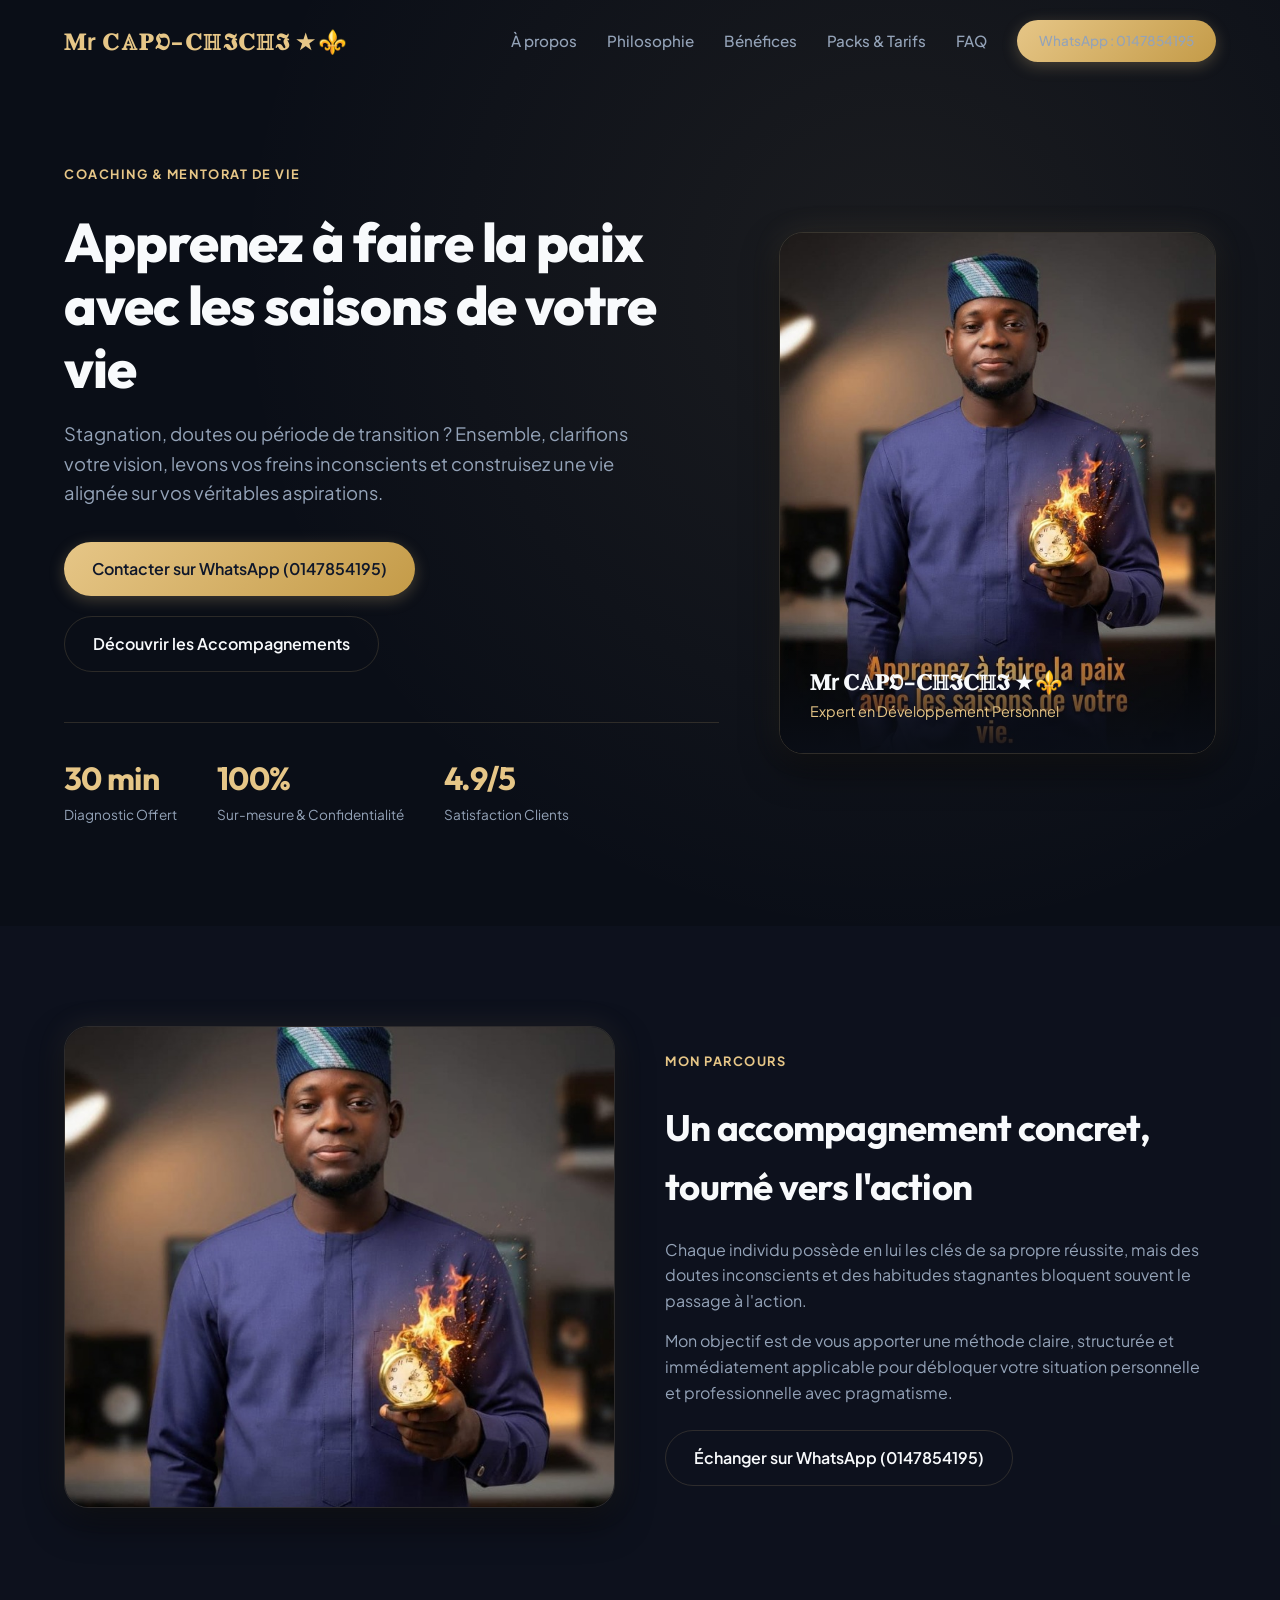
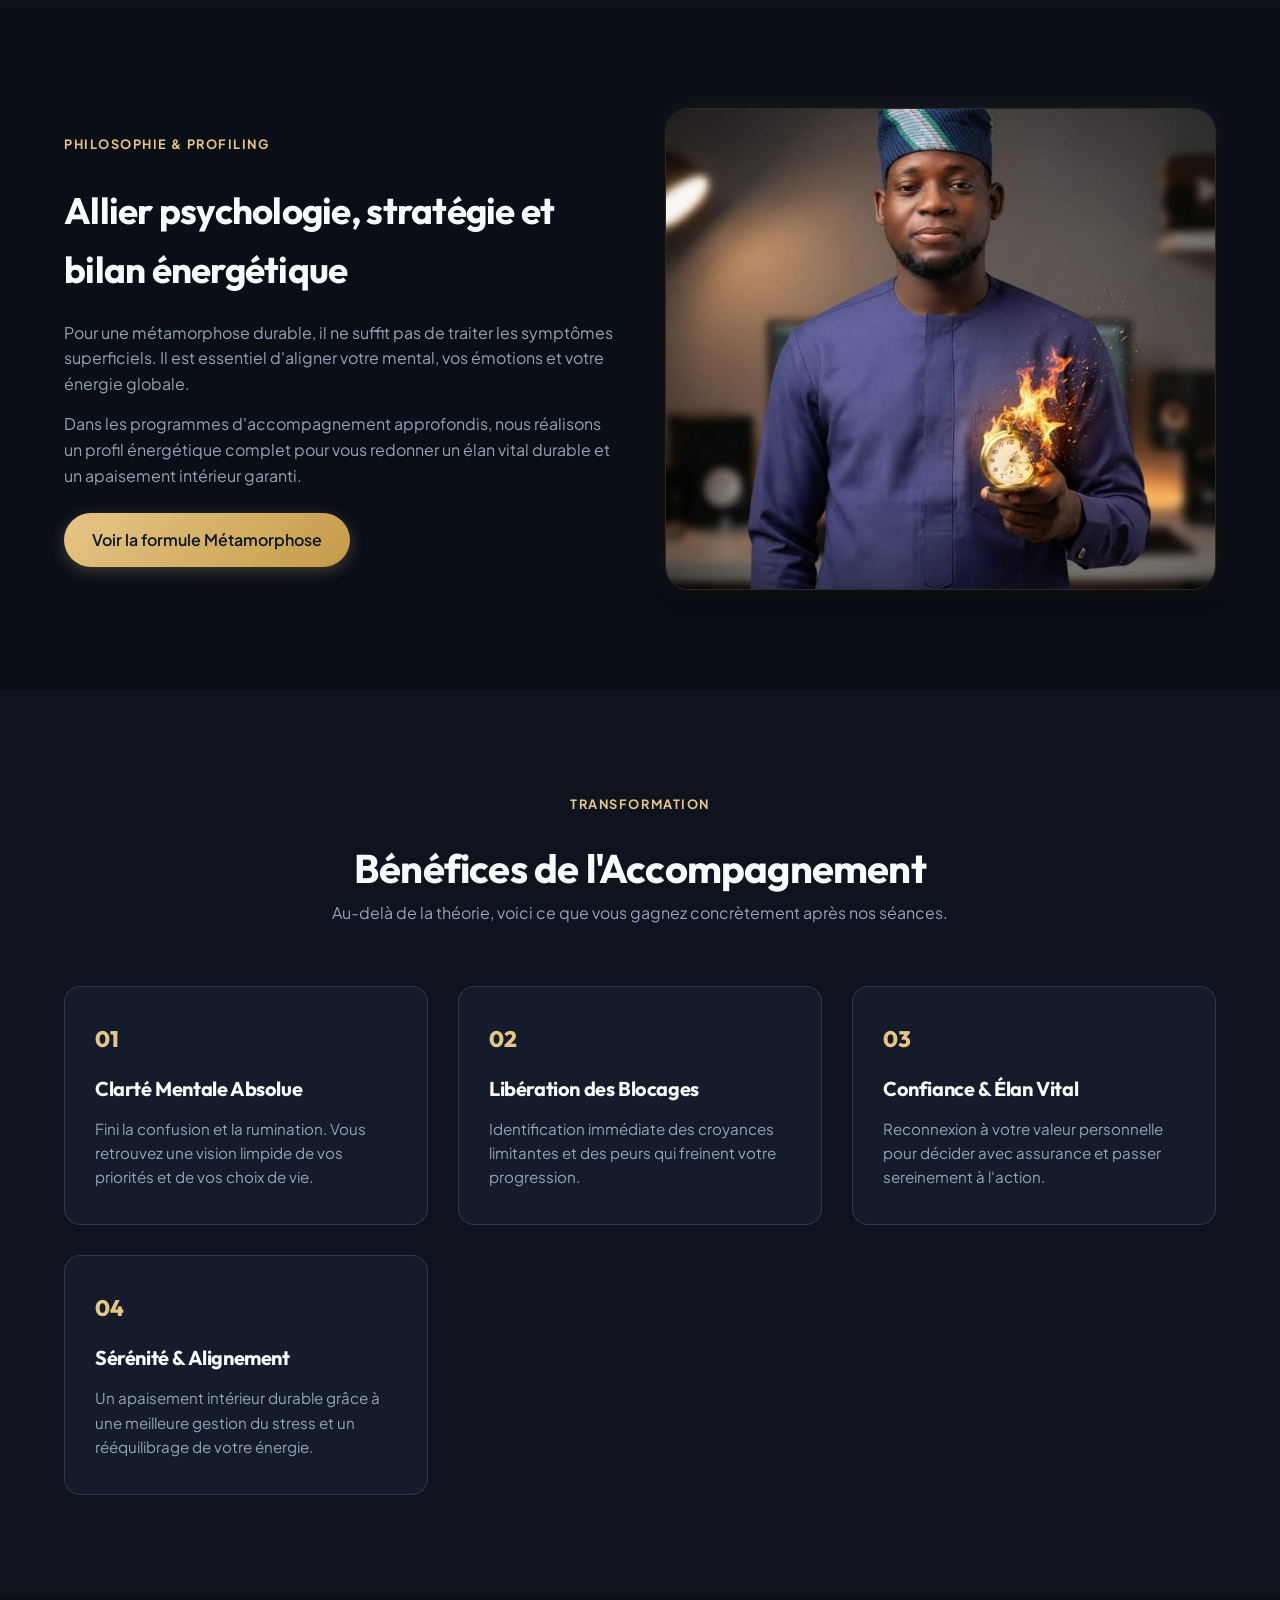
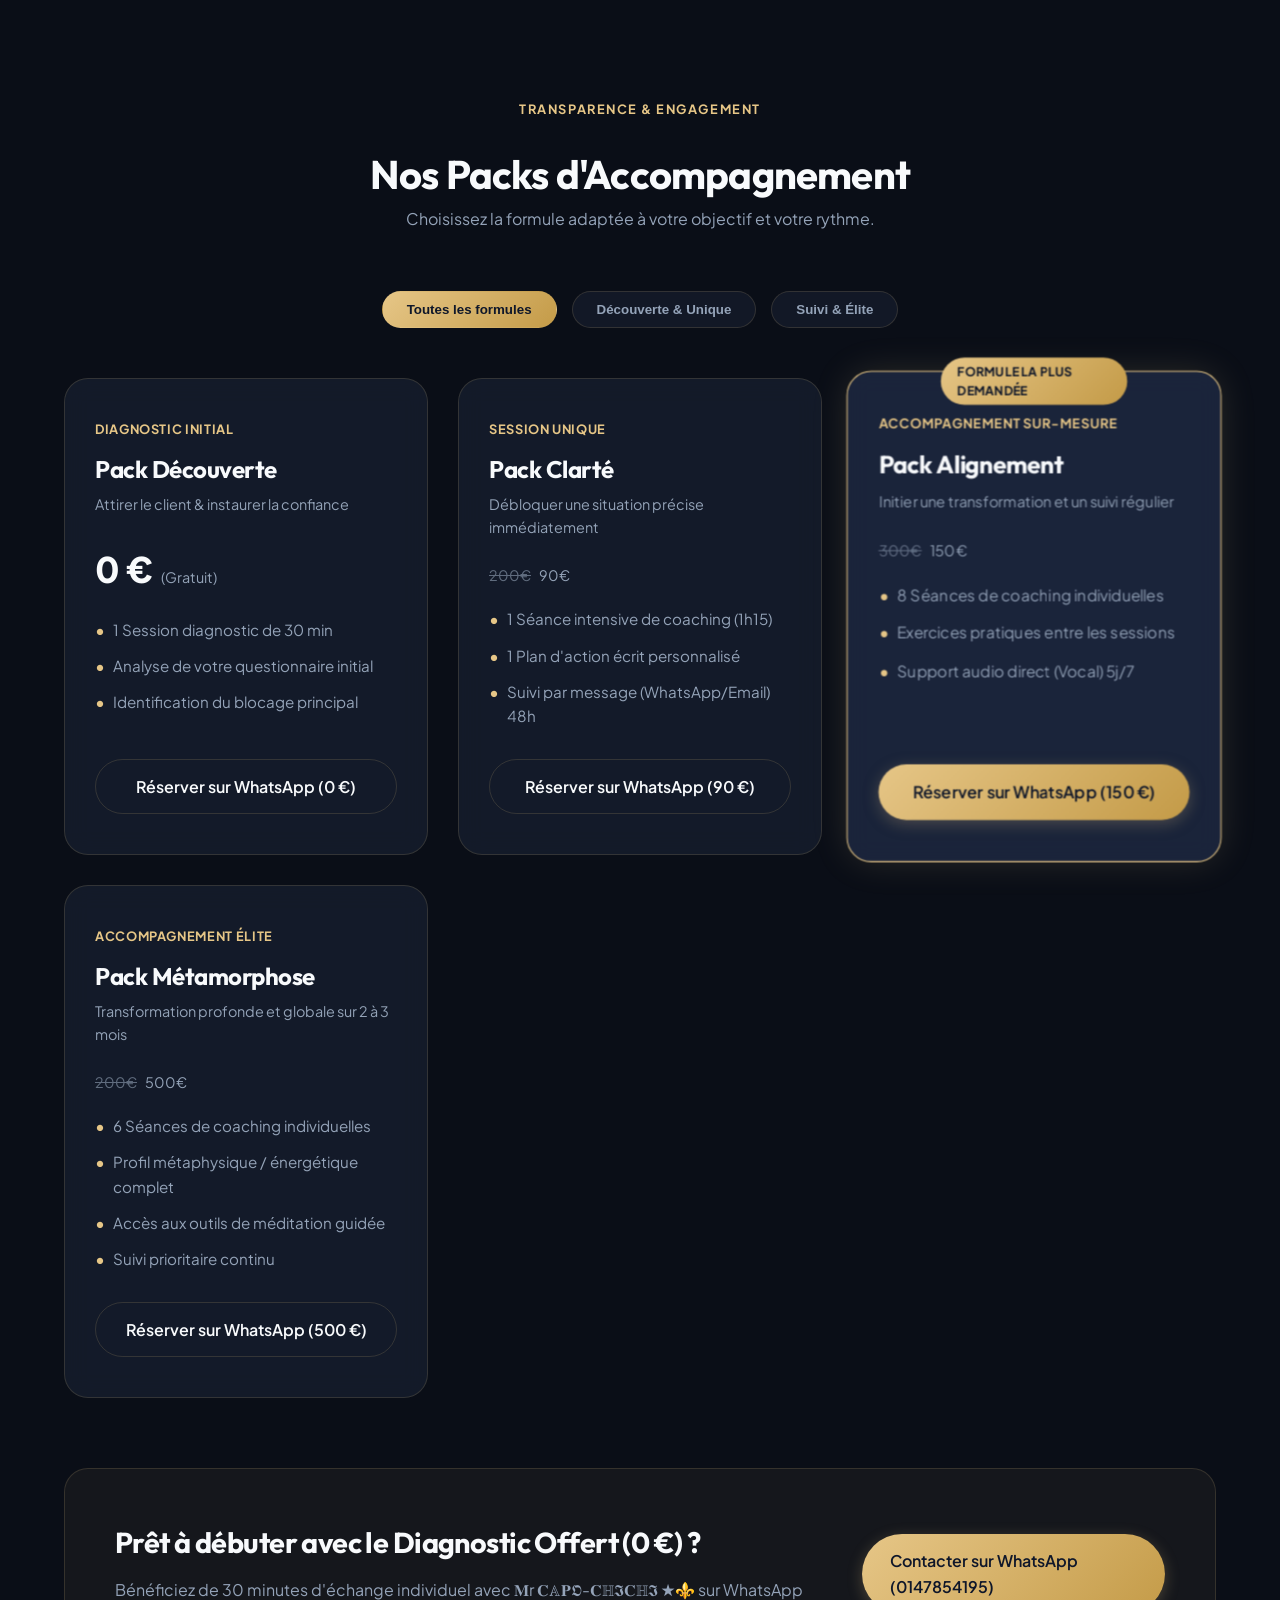
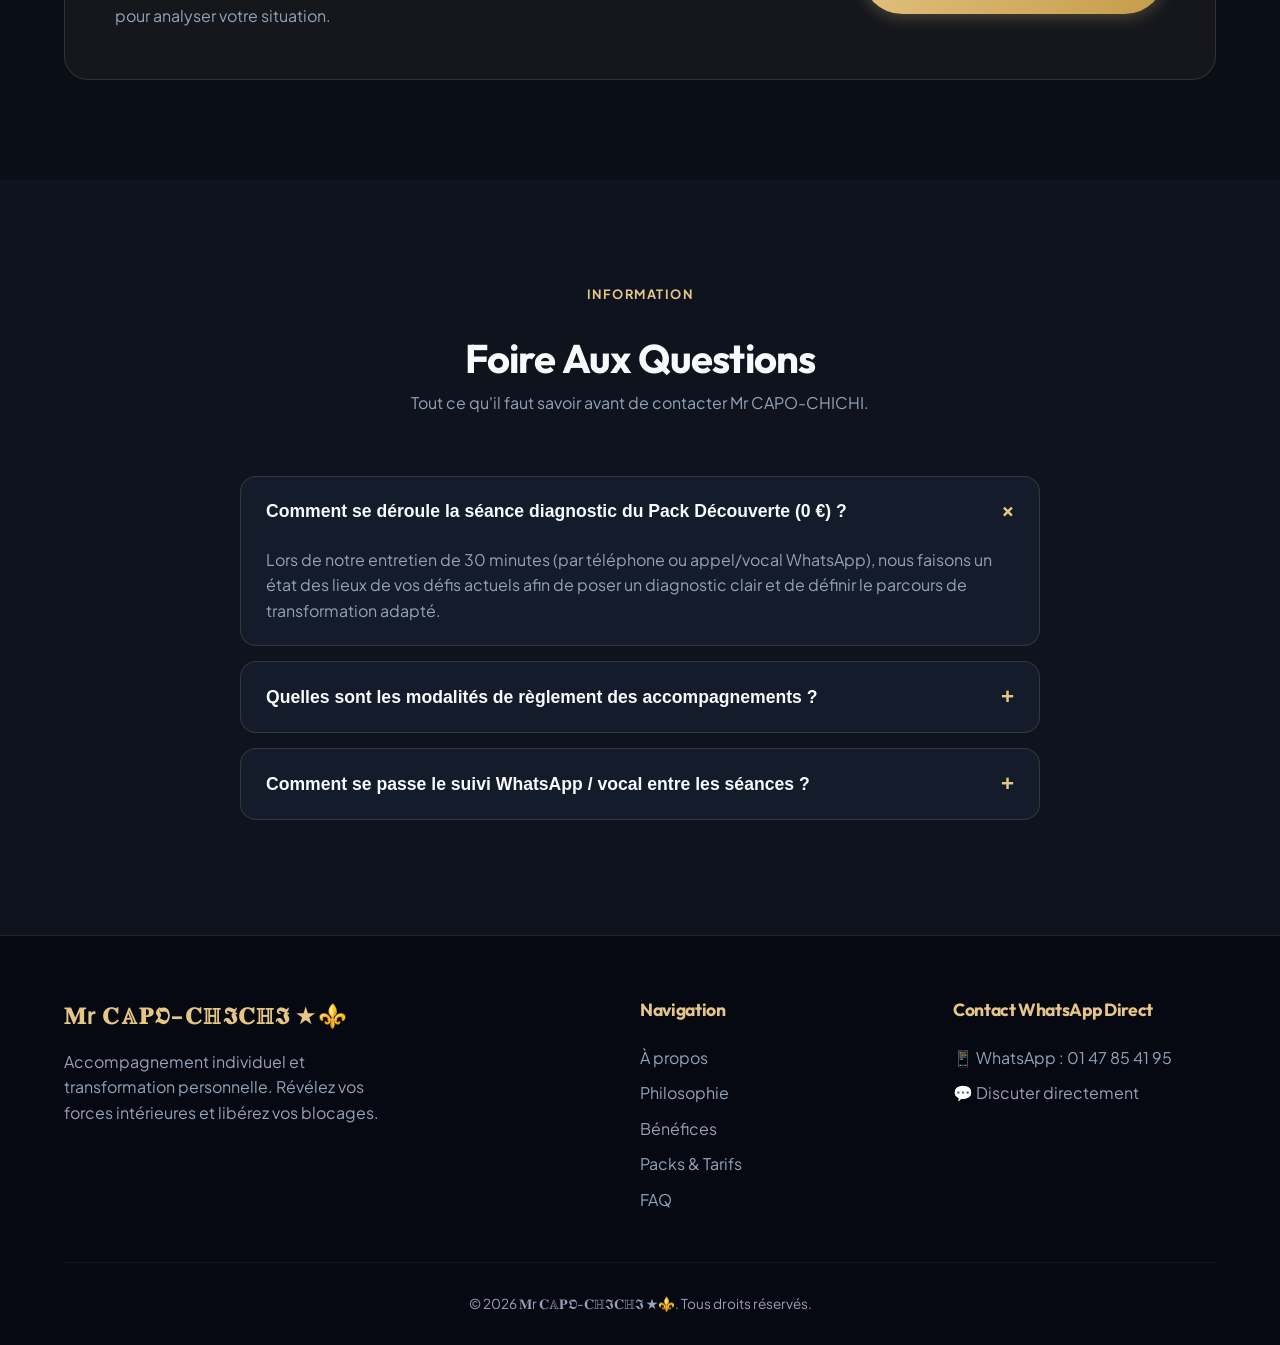
==== commit d563e20e: "Direct all action buttons to WhatsApp contact 0147854195 without backend forms" ====
--- a/Site/interactive/index.html
+++ b/Site/interactive/index.html
@@ -22,9 +22,9 @@
         <li><a href="#packs">Packs & Tarifs</a></li>
         <li><a href="#faq">FAQ</a></li>
         <li>
-          <button class="btn btn-primary" onclick="openContactModal('Pack Découverte (0 €)')" style="padding: 10px 22px; font-size: 0.85rem;">
-            Diagnostic Offert
-          </button>
+          <a href="https://wa.me/2290147854195?text=Bonjour%20Mr%20CAPO-CHICHI,%20je%20souhaite%20reserver%20une%20session%20diagnostic" target="_blank" class="btn btn-primary" style="padding: 10px 22px; font-size: 0.85rem;">
+            WhatsApp : 0147854195
+          </a>
         </li>
       </ul>
       <button class="mobile-toggle" id="mobileToggle" aria-label="Menu principal">☰</button>
@@ -41,9 +41,9 @@
           Stagnation, doutes ou période de transition ? Ensemble, clarifions votre vision, levons vos freins inconscients et construisez une vie alignée sur vos véritables aspirations.
         </p>
         <div class="hero-actions">
-          <button class="btn btn-primary" onclick="openContactModal('Pack Découverte (0 €)')">
-            Réserver ma Session Diagnostic (0 €)
-          </button>
+          <a href="https://wa.me/2290147854195?text=Bonjour%20Mr%20CAPO-CHICHI,%20je%20souhaite%20reserver%20ma%20session%20diagnostic%20gratuite" target="_blank" class="btn btn-primary">
+            Contacter sur WhatsApp (0147854195)
+          </a>
           <a href="#packs" class="btn btn-outline">Découvrir les Accompagnements</a>
         </div>
         <div class="hero-stats">
@@ -87,9 +87,9 @@
         <p style="color: var(--text-muted); margin-bottom: 25px;">
           Mon objectif est de vous apporter une méthode claire, structurée et immédiatement applicable pour débloquer votre situation personnelle et professionnelle avec pragmatisme.
         </p>
-        <button class="btn btn-outline" onclick="openContactModal('Pack Découverte (0 €)')">
-          Échanger avec 𝐌r 𝐂𝔸𝐏𝕺-𝐂ℍ𝕴𝐂ℍ𝕴 ★⚜️
-        </button>
+        <a href="https://wa.me/2290147854195?text=Bonjour%20Mr%20CAPO-CHICHI,%20je%20souhaite%20echanger%20avec%20vous" target="_blank" class="btn btn-outline">
+          Échanger sur WhatsApp (0147854195)
+        </a>
       </div>
     </div>
   </section>
@@ -186,9 +186,9 @@
               <li>Identification du blocage principal</li>
             </ul>
           </div>
-          <button class="btn btn-outline" style="width: 100%;" onclick="openContactModal('Pack Découverte (0 €)')">
-            Réserver ma session (0 €)
-          </button>
+          <a href="https://wa.me/2290147854195?text=Bonjour%20Mr%20CAPO-CHICHI,%20je%20souhaite%20reserver%20le%20Pack%20Decouverte%20(0€)" target="_blank" class="btn btn-outline" style="width: 100%;">
+            Réserver sur WhatsApp (0 €)
+          </a>
         </div>
 
         <!-- PACK 2: CLARTÉ -->
@@ -208,9 +208,9 @@
               <li>Suivi par message (WhatsApp/Email) 48h</li>
             </ul>
           </div>
-          <button class="btn btn-outline" style="width: 100%;" onclick="openContactModal('Pack Clarté (90€)')">
-            Réserver cette séance
-          </button>
+          <a href="https://wa.me/2290147854195?text=Bonjour%20Mr%20CAPO-CHICHI,%20je%20souhaite%20reserver%20le%20Pack%20Clarte%20(90€)" target="_blank" class="btn btn-outline" style="width: 100%;">
+            Réserver sur WhatsApp (90 €)
+          </a>
         </div>
 
         <!-- PACK 3: ALIGNEMENT -->
@@ -231,9 +231,9 @@
               <li>Support audio direct (Vocal) 5j/7</li>
             </ul>
           </div>
-          <button class="btn btn-primary" style="width: 100%;" onclick="openContactModal('Pack Alignement (150€)')">
-            Rejoindre le programme
-          </button>
+          <a href="https://wa.me/2290147854195?text=Bonjour%20Mr%20CAPO-CHICHI,%20je%20souhaite%20reserver%20le%20Pack%20Alignement%20(150€)" target="_blank" class="btn btn-primary" style="width: 100%;">
+            Réserver sur WhatsApp (150 €)
+          </a>
         </div>
 
         <!-- PACK 4: MÉTAMORPHOSE -->
@@ -254,9 +254,9 @@
               <li>Suivi prioritaire continu</li>
             </ul>
           </div>
-          <button class="btn btn-outline" style="width: 100%;" onclick="openContactModal('Pack Métamorphose (500€)')">
-            Postuler à l'Élite
-          </button>
+          <a href="https://wa.me/2290147854195?text=Bonjour%20Mr%20CAPO-CHICHI,%20je%20souhaite%20reserver%20le%20Pack%20Metamorphose%20(500€)" target="_blank" class="btn btn-outline" style="width: 100%;">
+            Réserver sur WhatsApp (500 €)
+          </a>
         </div>
 
       </div>
@@ -265,12 +265,12 @@
       <div class="diagnostic-banner">
         <div class="diagnostic-content">
           <h3>Prêt à débuter avec le Diagnostic Offert (0 €) ?</h3>
-          <p>Bénéficiez de 30 minutes d'échange individuel avec 𝐌r 𝐂𝔸𝐏𝕺-𝐂ℍ𝕴𝐂ℍ𝕴 ★⚜️ pour analyser votre situation et cibler votre blocage principal.</p>
+          <p>Bénéficiez de 30 minutes d'échange individuel avec 𝐌r 𝐂𝔸𝐏𝕺-𝐂ℍ𝕴𝐂ℍ𝕴 ★⚜️ sur WhatsApp pour analyser votre situation.</p>
         </div>
         <div>
-          <button class="btn btn-primary" onclick="openContactModal('Pack Découverte (0 €)')">
-            Contacter 𝐌r 𝐂𝔸𝐏𝕺-𝐂ℍ𝕴𝐂ℍ𝕴 ★⚜️
-          </button>
+          <a href="https://wa.me/2290147854195?text=Bonjour%20Mr%20CAPO-CHICHI,%20je%20souhaite%20reserver%20mon%20diagnostic%20offert" target="_blank" class="btn btn-primary">
+            Contacter sur WhatsApp (0147854195)
+          </a>
         </div>
       </div>
 
@@ -283,7 +283,7 @@
       <div class="section-title">
         <div class="subtitle-tag">INFORMATION</div>
         <h2>Foire Aux Questions</h2>
-        <p style="color: var(--text-muted);">Tout ce qu'il faut savoir avant de réserver votre créneau.</p>
+        <p style="color: var(--text-muted);">Tout ce qu'il faut savoir avant de contacter Mr CAPO-CHICHI.</p>
       </div>
 
       <div class="faq-list">
@@ -293,7 +293,7 @@
             <span class="faq-icon">+</span>
           </button>
           <div class="faq-answer">
-            Lors de notre entretien de 30 minutes (par téléphone ou visioconférence), nous faisons un état des lieux de vos défis actuels afin de poser un diagnostic clair et de définir le parcours de transformation adapté.
+            Lors de notre entretien de 30 minutes (par téléphone ou appel/vocal WhatsApp), nous faisons un état des lieux de vos défis actuels afin de poser un diagnostic clair et de définir le parcours de transformation adapté.
           </div>
         </div>
 
@@ -313,39 +313,12 @@
             <span class="faq-icon">+</span>
           </button>
           <div class="faq-answer">
-            Vous disposez d'un canal direct 5j/7 pour partager vos blocages immédiats, valider vos exercices ou recevoir des retours vocaux personnalisés entre deux séances de coaching.
-          </div>
-        </div>
-      </div>
-    </div>
-  </section>
-
-  <!-- MODAL CONTACT DIRECT -->
-  <div class="modal-backdrop" id="contactModal">
-    <div class="modal-card">
-      <button class="modal-close" id="modalClose">&times;</button>
-      <h3 id="modalTitle" style="font-size: 1.6rem; margin-bottom: 8px;">Contact Direct & Réservation</h3>
-      <p id="modalSubtitle" style="color: var(--text-muted); font-size: 0.9rem;">Sélectionnez votre moyen de contact préféré.</p>
-
-      <div class="contact-methods">
-        <a href="https://wa.me/?text=Bonjour%20Mr%20CAPO-CHICHI,%20je%20souhaite%20r%C3%A9server%20un%20cr%C3%A9neau%20avec%20vous." id="modalWhatsappLink" target="_blank" class="contact-method-card">
-          <div class="contact-method-badge">WhatsApp</div>
-          <div>
-            <div style="font-weight: 700;">WhatsApp Direct</div>
-            <div style="font-size: 0.85rem; color: var(--text-muted);">Réponse rapide sous 2h à 4h</div>
-          </div>
-        </a>
-
-        <a href="mailto:contact@miguel-coaching.com" class="contact-method-card">
-          <div class="contact-method-badge">Email</div>
-          <div>
-            <div style="font-weight: 700;">Envoyer un Email</div>
-            <div style="font-size: 0.85rem; color: var(--text-muted);">contact@miguel-coaching.com</div>
-          </div>
-        </a>
-      </div>
-    </div>
-  </div>
+            Vous disposez d'un canal direct 5j/7 sur WhatsApp (0147854195) pour partager vos blocages immédiats, valider vos exercices ou recevoir des retours vocaux personnalisés entre deux séances.
+          </div>
+        </div>
+      </div>
+    </div>
+  </section>
 
   <!-- FOOTER -->
   <footer class="footer">
@@ -368,10 +341,10 @@
         </div>
 
         <div class="footer-links">
-          <h4>Contact Coach</h4>
+          <h4>Contact WhatsApp Direct</h4>
           <ul>
-            <li><a href="https://wa.me/" target="_blank">WhatsApp Direct</a></li>
-            <li><a href="mailto:contact@miguel-coaching.com">Email Direct</a></li>
+            <li><a href="https://wa.me/2290147854195" target="_blank">📱 WhatsApp : 01 47 85 41 95</a></li>
+            <li><a href="https://wa.me/0147854195" target="_blank">💬 Discuter directement</a></li>
           </ul>
         </div>
       </div>
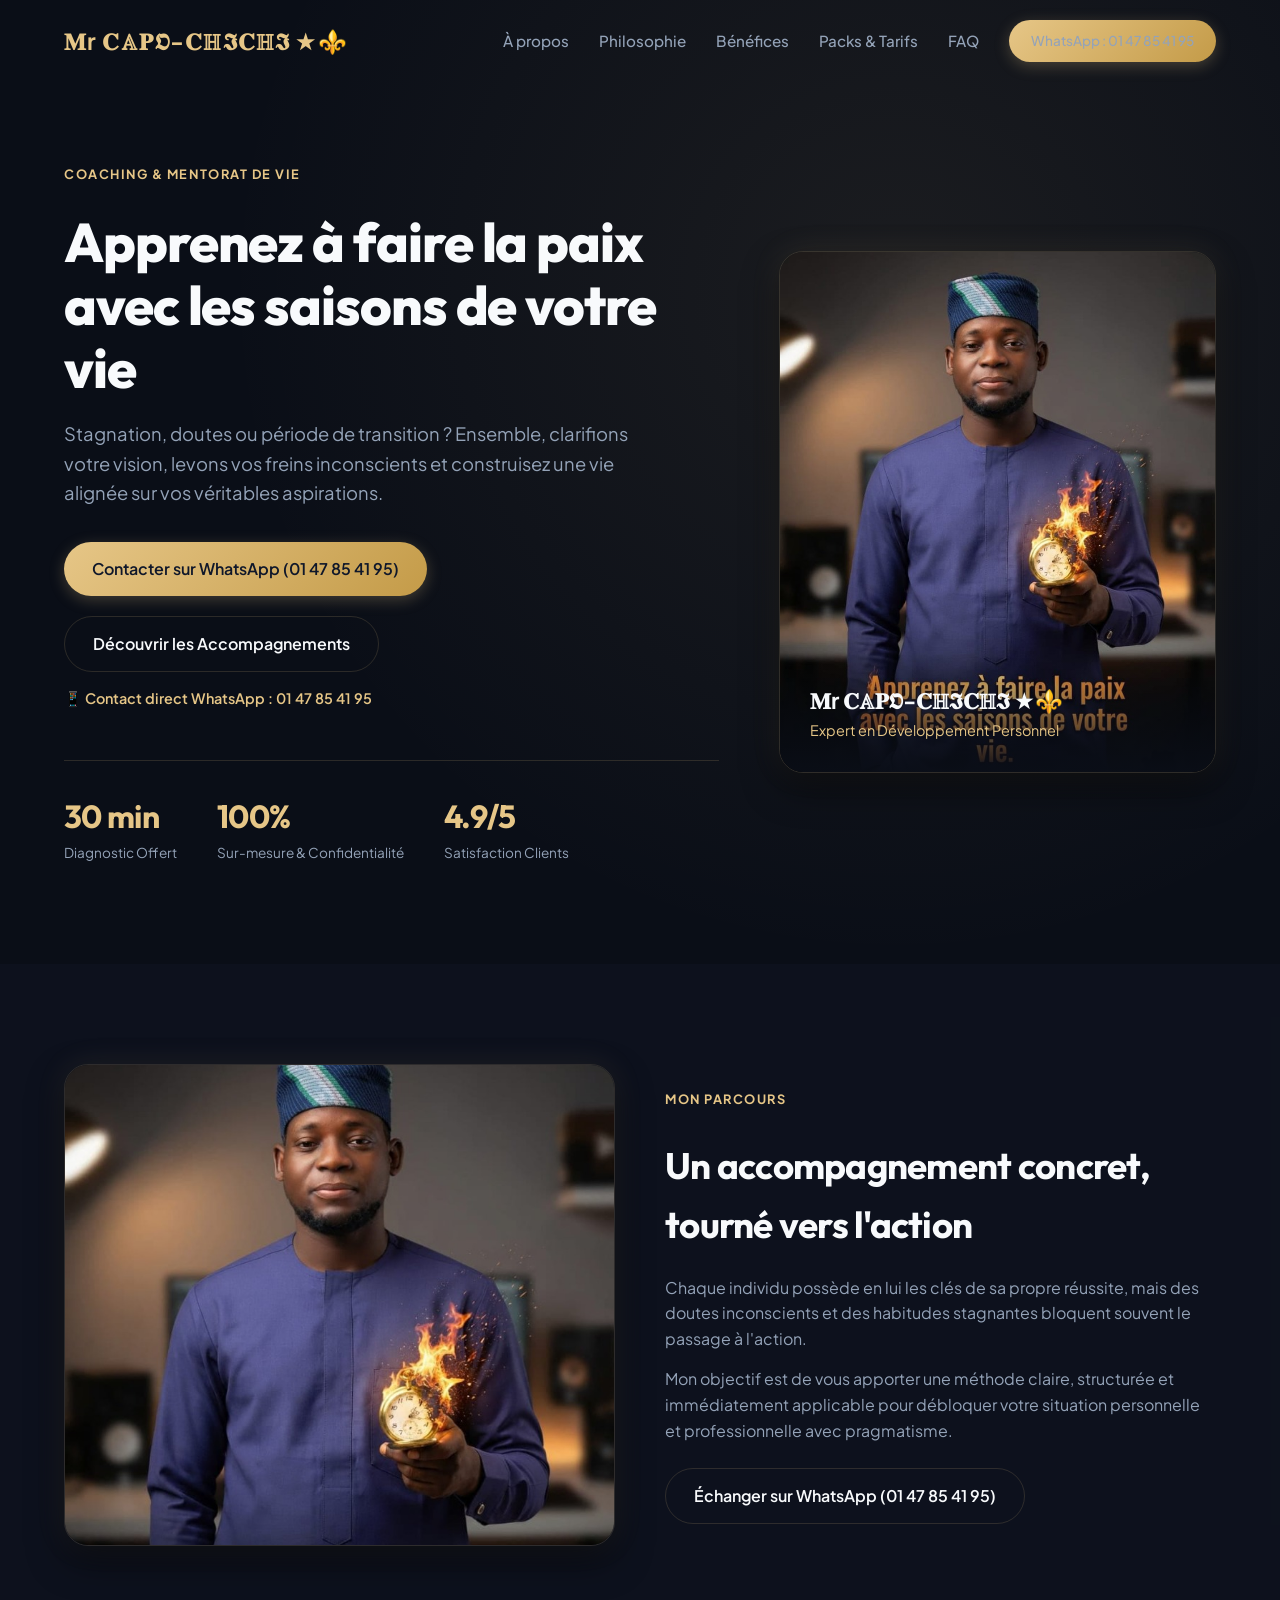
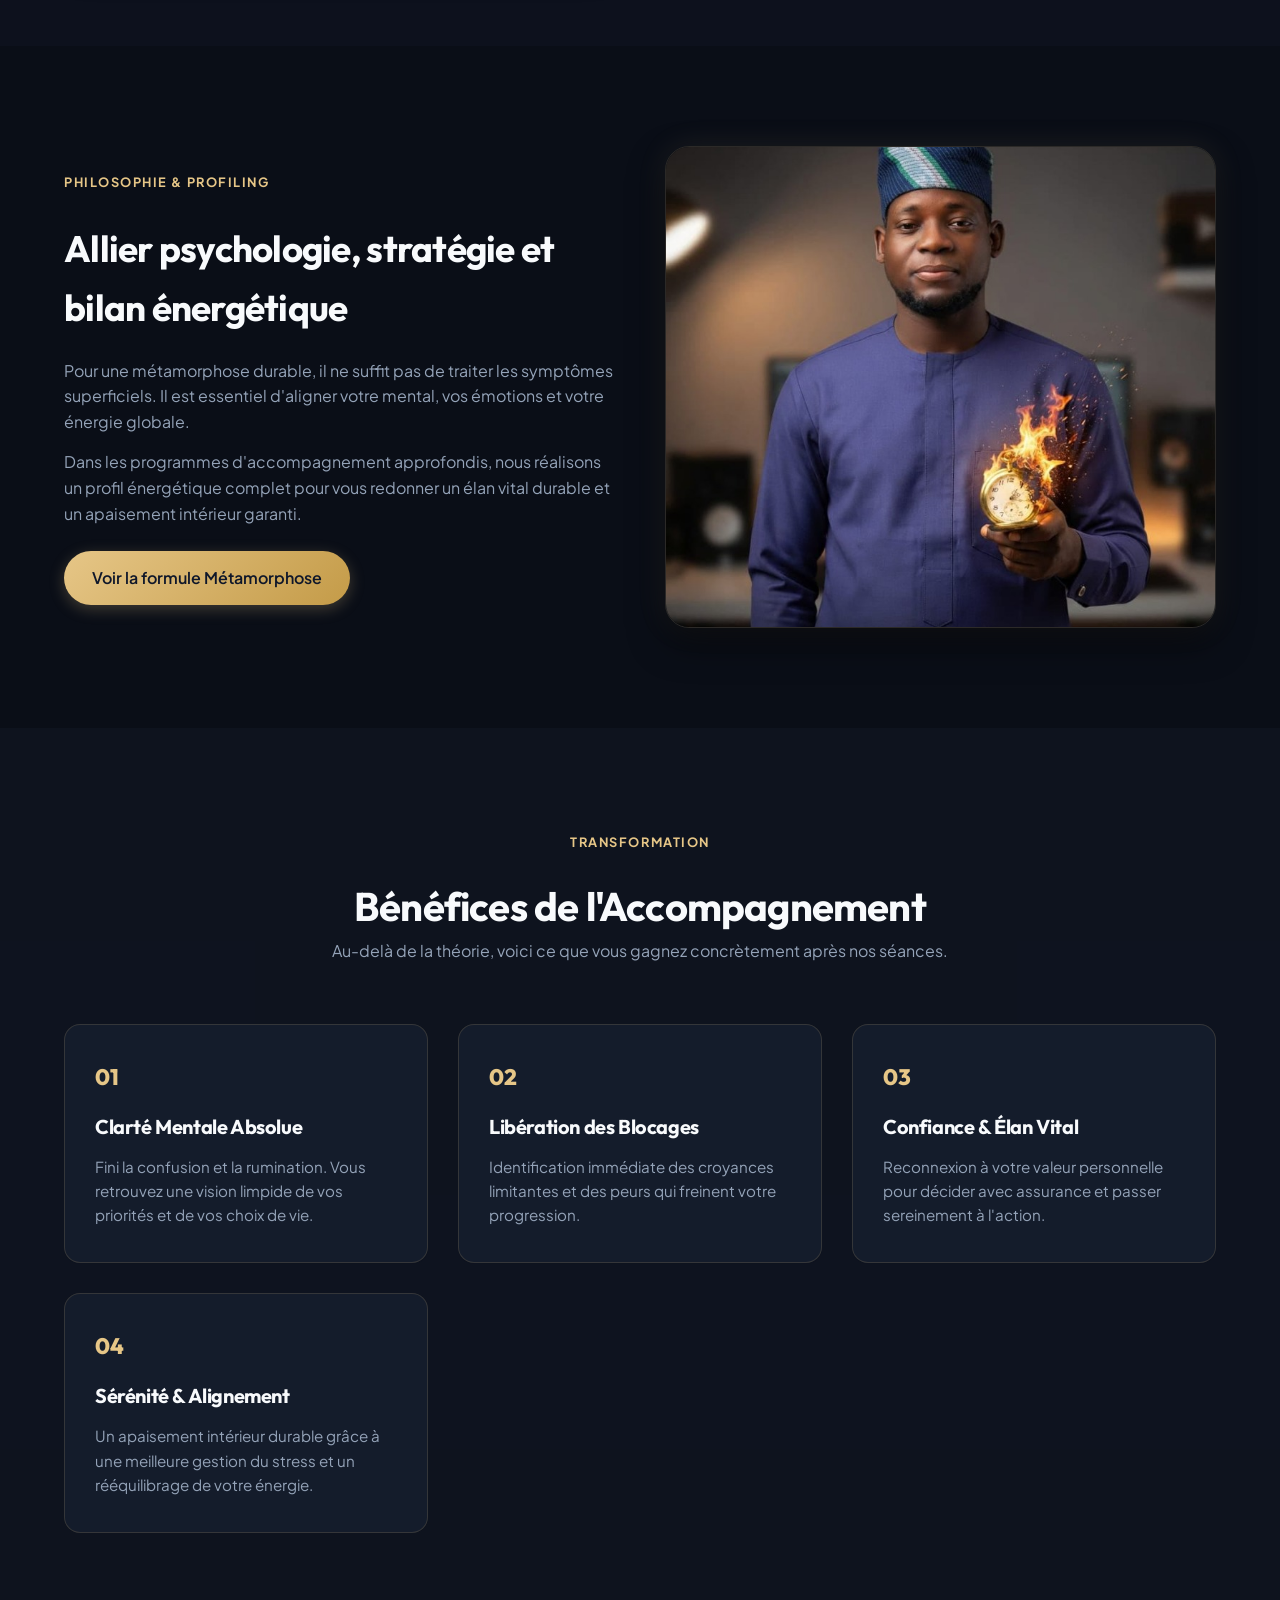
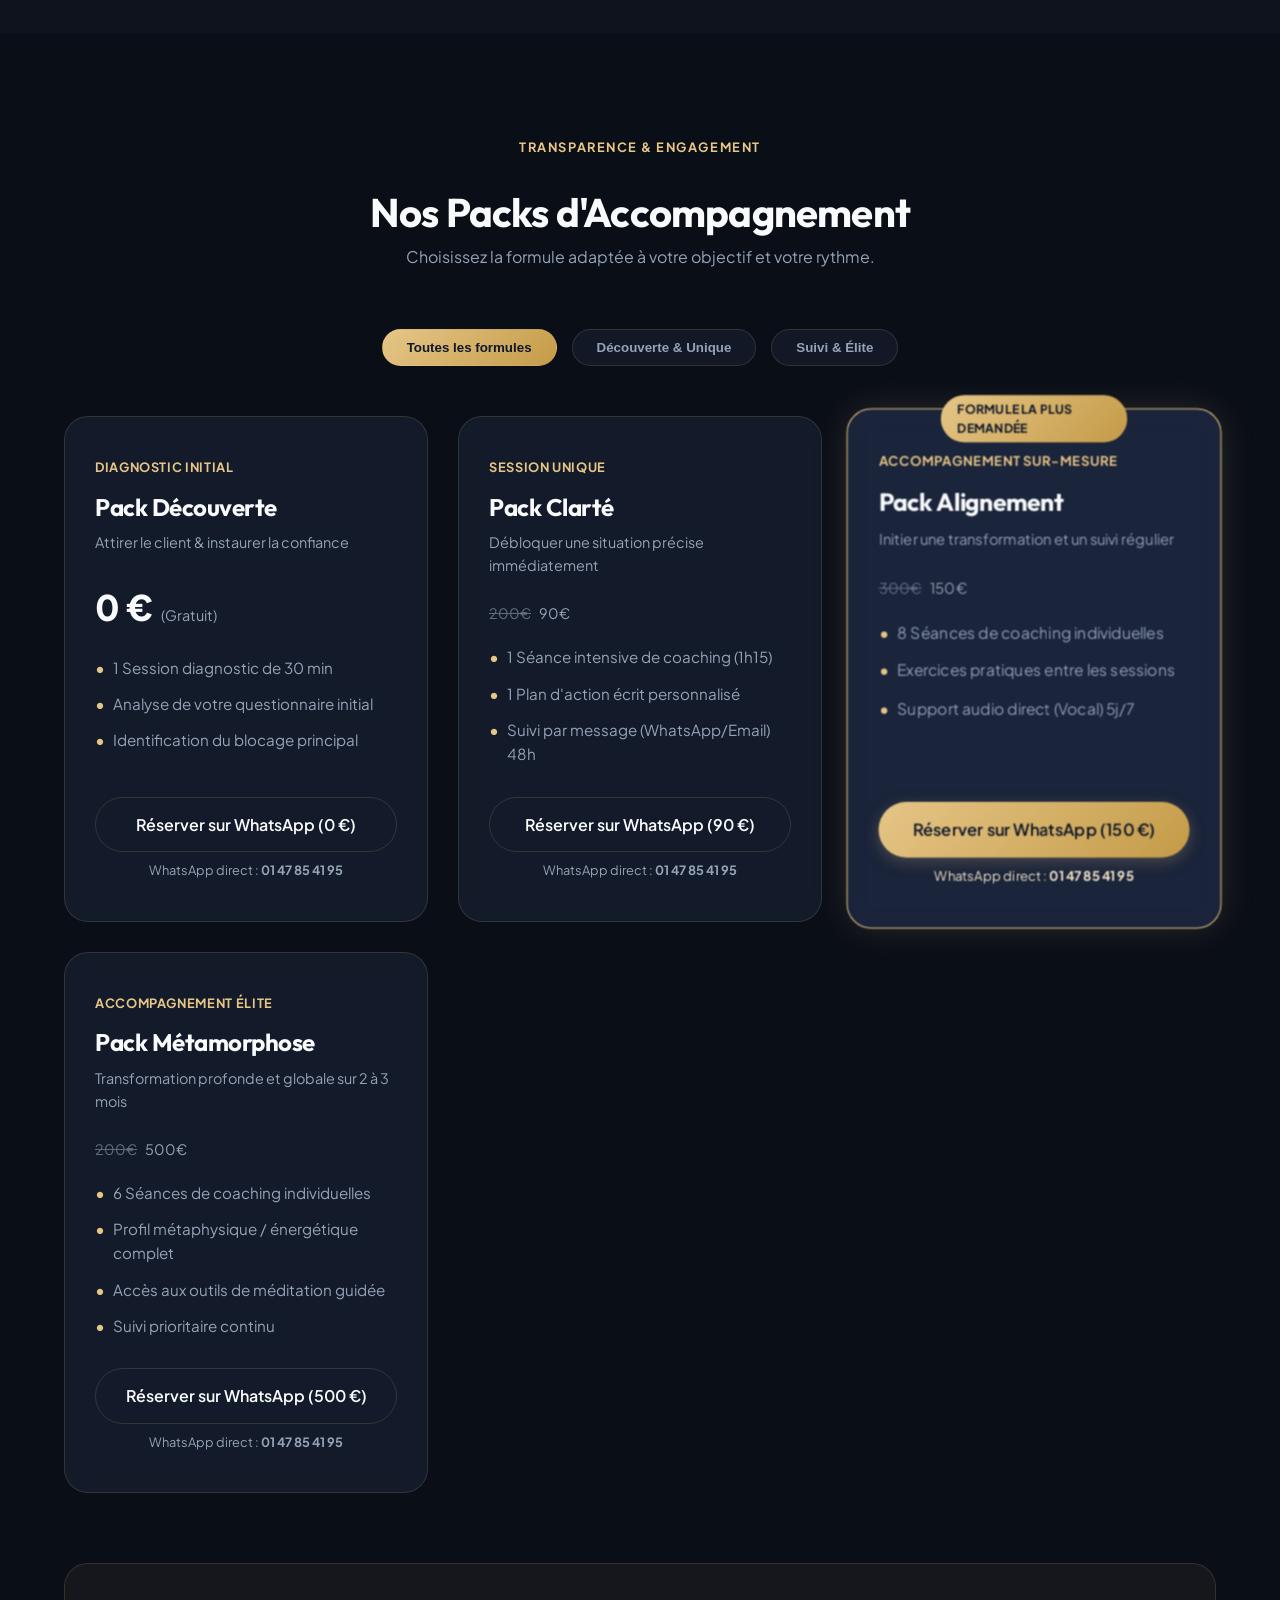
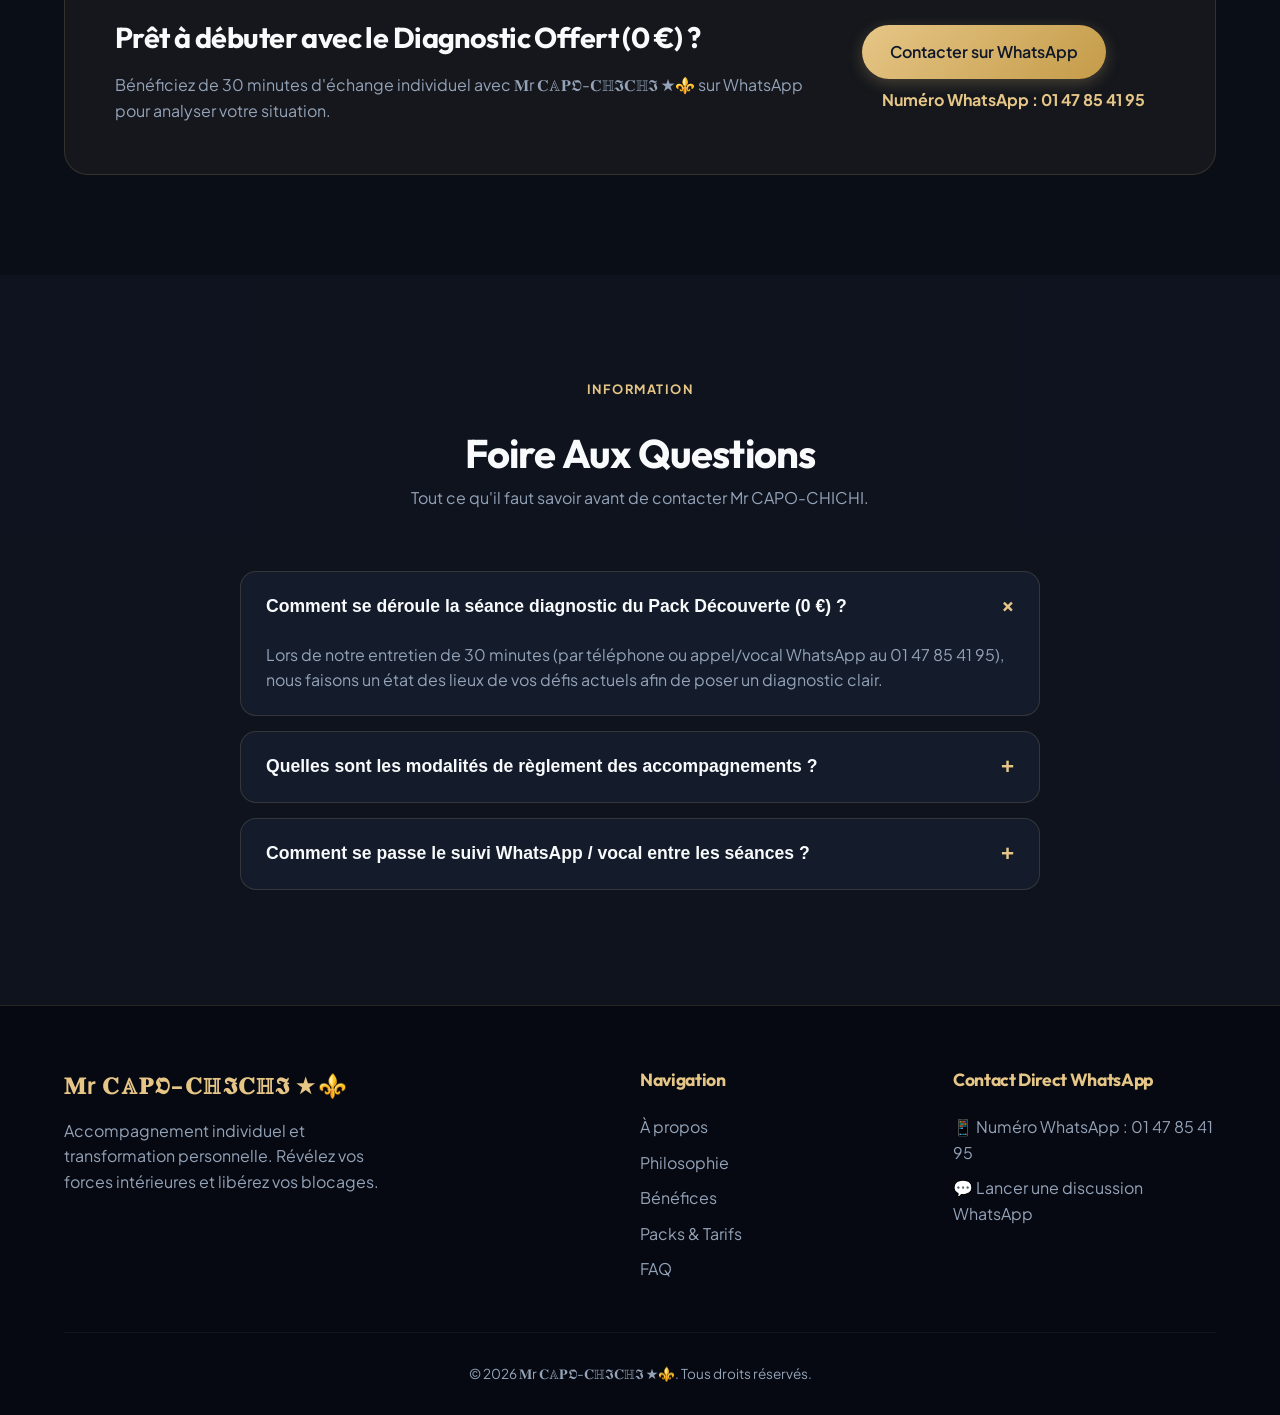
==== commit 4ceafcff: "Display explicit WhatsApp phone number 01 47 85 41 95 alongside action buttons" ====
--- a/Site/interactive/index.html
+++ b/Site/interactive/index.html
@@ -4,7 +4,7 @@
   <meta charset="UTF-8">
   <meta name="viewport" content="width=device-width, initial-scale=1.0">
   <title>𝐌r 𝐂𝔸𝐏𝕺-𝐂ℍ𝕴𝐂ℍ𝕴 ★⚜️ | Coaching en Développement Personnel</title>
-  <meta name="description" content="Accompagnement individuel et transformation personnelle avec 𝐌r 𝐂𝔸𝐏𝕺-𝐂ℍ𝕴𝐂ℍ𝕴 ★⚜️. Apprenez à faire la paix avec les saisons de votre vie.">
+  <meta name="description" content="Accompagnement individuel et transformation personnelle avec 𝐌r 𝐂𝔸𝐏𝕺-𝐂ℍ𝕴𝐂ℍ𝕴 ★⚜️. Apprenez à faire la paix avec les saisons de votre vie. Contact WhatsApp : 01 47 85 41 95.">
   <link rel="stylesheet" href="css/style.css">
 </head>
 <body>
@@ -23,7 +23,7 @@
         <li><a href="#faq">FAQ</a></li>
         <li>
           <a href="https://wa.me/2290147854195?text=Bonjour%20Mr%20CAPO-CHICHI,%20je%20souhaite%20reserver%20une%20session%20diagnostic" target="_blank" class="btn btn-primary" style="padding: 10px 22px; font-size: 0.85rem;">
-            WhatsApp : 0147854195
+            WhatsApp : 01 47 85 41 95
           </a>
         </li>
       </ul>
@@ -42,9 +42,12 @@
         </p>
         <div class="hero-actions">
           <a href="https://wa.me/2290147854195?text=Bonjour%20Mr%20CAPO-CHICHI,%20je%20souhaite%20reserver%20ma%20session%20diagnostic%20gratuite" target="_blank" class="btn btn-primary">
-            Contacter sur WhatsApp (0147854195)
+            Contacter sur WhatsApp (01 47 85 41 95)
           </a>
           <a href="#packs" class="btn btn-outline">Découvrir les Accompagnements</a>
+        </div>
+        <div style="margin-top: 15px; font-size: 0.9rem; color: var(--gold-primary); font-weight: 600;">
+          📱 Contact direct WhatsApp : 01 47 85 41 95
         </div>
         <div class="hero-stats">
           <div class="stat-item">
@@ -88,7 +91,7 @@
           Mon objectif est de vous apporter une méthode claire, structurée et immédiatement applicable pour débloquer votre situation personnelle et professionnelle avec pragmatisme.
         </p>
         <a href="https://wa.me/2290147854195?text=Bonjour%20Mr%20CAPO-CHICHI,%20je%20souhaite%20echanger%20avec%20vous" target="_blank" class="btn btn-outline">
-          Échanger sur WhatsApp (0147854195)
+          Échanger sur WhatsApp (01 47 85 41 95)
         </a>
       </div>
     </div>
@@ -186,9 +189,14 @@
               <li>Identification du blocage principal</li>
             </ul>
           </div>
-          <a href="https://wa.me/2290147854195?text=Bonjour%20Mr%20CAPO-CHICHI,%20je%20souhaite%20reserver%20le%20Pack%20Decouverte%20(0€)" target="_blank" class="btn btn-outline" style="width: 100%;">
-            Réserver sur WhatsApp (0 €)
-          </a>
+          <div>
+            <a href="https://wa.me/2290147854195?text=Bonjour%20Mr%20CAPO-CHICHI,%20je%20souhaite%20reserver%20le%20Pack%20Decouverte%20(0€)" target="_blank" class="btn btn-outline" style="width: 100%;">
+              Réserver sur WhatsApp (0 €)
+            </a>
+            <div style="text-align: center; margin-top: 8px; font-size: 0.8rem; color: var(--text-muted);">
+              WhatsApp direct : <strong>01 47 85 41 95</strong>
+            </div>
+          </div>
         </div>
 
         <!-- PACK 2: CLARTÉ -->
@@ -208,9 +216,14 @@
               <li>Suivi par message (WhatsApp/Email) 48h</li>
             </ul>
           </div>
-          <a href="https://wa.me/2290147854195?text=Bonjour%20Mr%20CAPO-CHICHI,%20je%20souhaite%20reserver%20le%20Pack%20Clarte%20(90€)" target="_blank" class="btn btn-outline" style="width: 100%;">
-            Réserver sur WhatsApp (90 €)
-          </a>
+          <div>
+            <a href="https://wa.me/2290147854195?text=Bonjour%20Mr%20CAPO-CHICHI,%20je%20souhaite%20reserver%20le%20Pack%20Clarte%20(90€)" target="_blank" class="btn btn-outline" style="width: 100%;">
+              Réserver sur WhatsApp (90 €)
+            </a>
+            <div style="text-align: center; margin-top: 8px; font-size: 0.8rem; color: var(--text-muted);">
+              WhatsApp direct : <strong>01 47 85 41 95</strong>
+            </div>
+          </div>
         </div>
 
         <!-- PACK 3: ALIGNEMENT -->
@@ -231,9 +244,14 @@
               <li>Support audio direct (Vocal) 5j/7</li>
             </ul>
           </div>
-          <a href="https://wa.me/2290147854195?text=Bonjour%20Mr%20CAPO-CHICHI,%20je%20souhaite%20reserver%20le%20Pack%20Alignement%20(150€)" target="_blank" class="btn btn-primary" style="width: 100%;">
-            Réserver sur WhatsApp (150 €)
-          </a>
+          <div>
+            <a href="https://wa.me/2290147854195?text=Bonjour%20Mr%20CAPO-CHICHI,%20je%20souhaite%20reserver%20le%20Pack%20Alignement%20(150€)" target="_blank" class="btn btn-primary" style="width: 100%;">
+              Réserver sur WhatsApp (150 €)
+            </a>
+            <div style="text-align: center; margin-top: 8px; font-size: 0.8rem; color: var(--gold-light);">
+              WhatsApp direct : <strong>01 47 85 41 95</strong>
+            </div>
+          </div>
         </div>
 
         <!-- PACK 4: MÉTAMORPHOSE -->
@@ -254,9 +272,14 @@
               <li>Suivi prioritaire continu</li>
             </ul>
           </div>
-          <a href="https://wa.me/2290147854195?text=Bonjour%20Mr%20CAPO-CHICHI,%20je%20souhaite%20reserver%20le%20Pack%20Metamorphose%20(500€)" target="_blank" class="btn btn-outline" style="width: 100%;">
-            Réserver sur WhatsApp (500 €)
-          </a>
+          <div>
+            <a href="https://wa.me/2290147854195?text=Bonjour%20Mr%20CAPO-CHICHI,%20je%20souhaite%20reserver%20le%20Pack%20Metamorphose%20(500€)" target="_blank" class="btn btn-outline" style="width: 100%;">
+              Réserver sur WhatsApp (500 €)
+            </a>
+            <div style="text-align: center; margin-top: 8px; font-size: 0.8rem; color: var(--text-muted);">
+              WhatsApp direct : <strong>01 47 85 41 95</strong>
+            </div>
+          </div>
         </div>
 
       </div>
@@ -269,8 +292,11 @@
         </div>
         <div>
           <a href="https://wa.me/2290147854195?text=Bonjour%20Mr%20CAPO-CHICHI,%20je%20souhaite%20reserver%20mon%20diagnostic%20offert" target="_blank" class="btn btn-primary">
-            Contacter sur WhatsApp (0147854195)
+            Contacter sur WhatsApp
           </a>
+          <div style="text-align: center; margin-top: 8px; font-weight: 700; color: var(--gold-primary);">
+            Numéro WhatsApp : 01 47 85 41 95
+          </div>
         </div>
       </div>
 
@@ -293,7 +319,7 @@
             <span class="faq-icon">+</span>
           </button>
           <div class="faq-answer">
-            Lors de notre entretien de 30 minutes (par téléphone ou appel/vocal WhatsApp), nous faisons un état des lieux de vos défis actuels afin de poser un diagnostic clair et de définir le parcours de transformation adapté.
+            Lors de notre entretien de 30 minutes (par téléphone ou appel/vocal WhatsApp au 01 47 85 41 95), nous faisons un état des lieux de vos défis actuels afin de poser un diagnostic clair.
           </div>
         </div>
 
@@ -313,7 +339,7 @@
             <span class="faq-icon">+</span>
           </button>
           <div class="faq-answer">
-            Vous disposez d'un canal direct 5j/7 sur WhatsApp (0147854195) pour partager vos blocages immédiats, valider vos exercices ou recevoir des retours vocaux personnalisés entre deux séances.
+            Vous disposez d'un canal direct 5j/7 sur WhatsApp au <strong>01 47 85 41 95</strong> pour partager vos blocages immédiats, valider vos exercices ou recevoir des retours vocaux personnalisés.
           </div>
         </div>
       </div>
@@ -341,10 +367,10 @@
         </div>
 
         <div class="footer-links">
-          <h4>Contact WhatsApp Direct</h4>
+          <h4>Contact Direct WhatsApp</h4>
           <ul>
-            <li><a href="https://wa.me/2290147854195" target="_blank">📱 WhatsApp : 01 47 85 41 95</a></li>
-            <li><a href="https://wa.me/0147854195" target="_blank">💬 Discuter directement</a></li>
+            <li><a href="https://wa.me/2290147854195" target="_blank">📱 Numéro WhatsApp : 01 47 85 41 95</a></li>
+            <li><a href="https://wa.me/2290147854195" target="_blank">💬 Lancer une discussion WhatsApp</a></li>
           </ul>
         </div>
       </div>
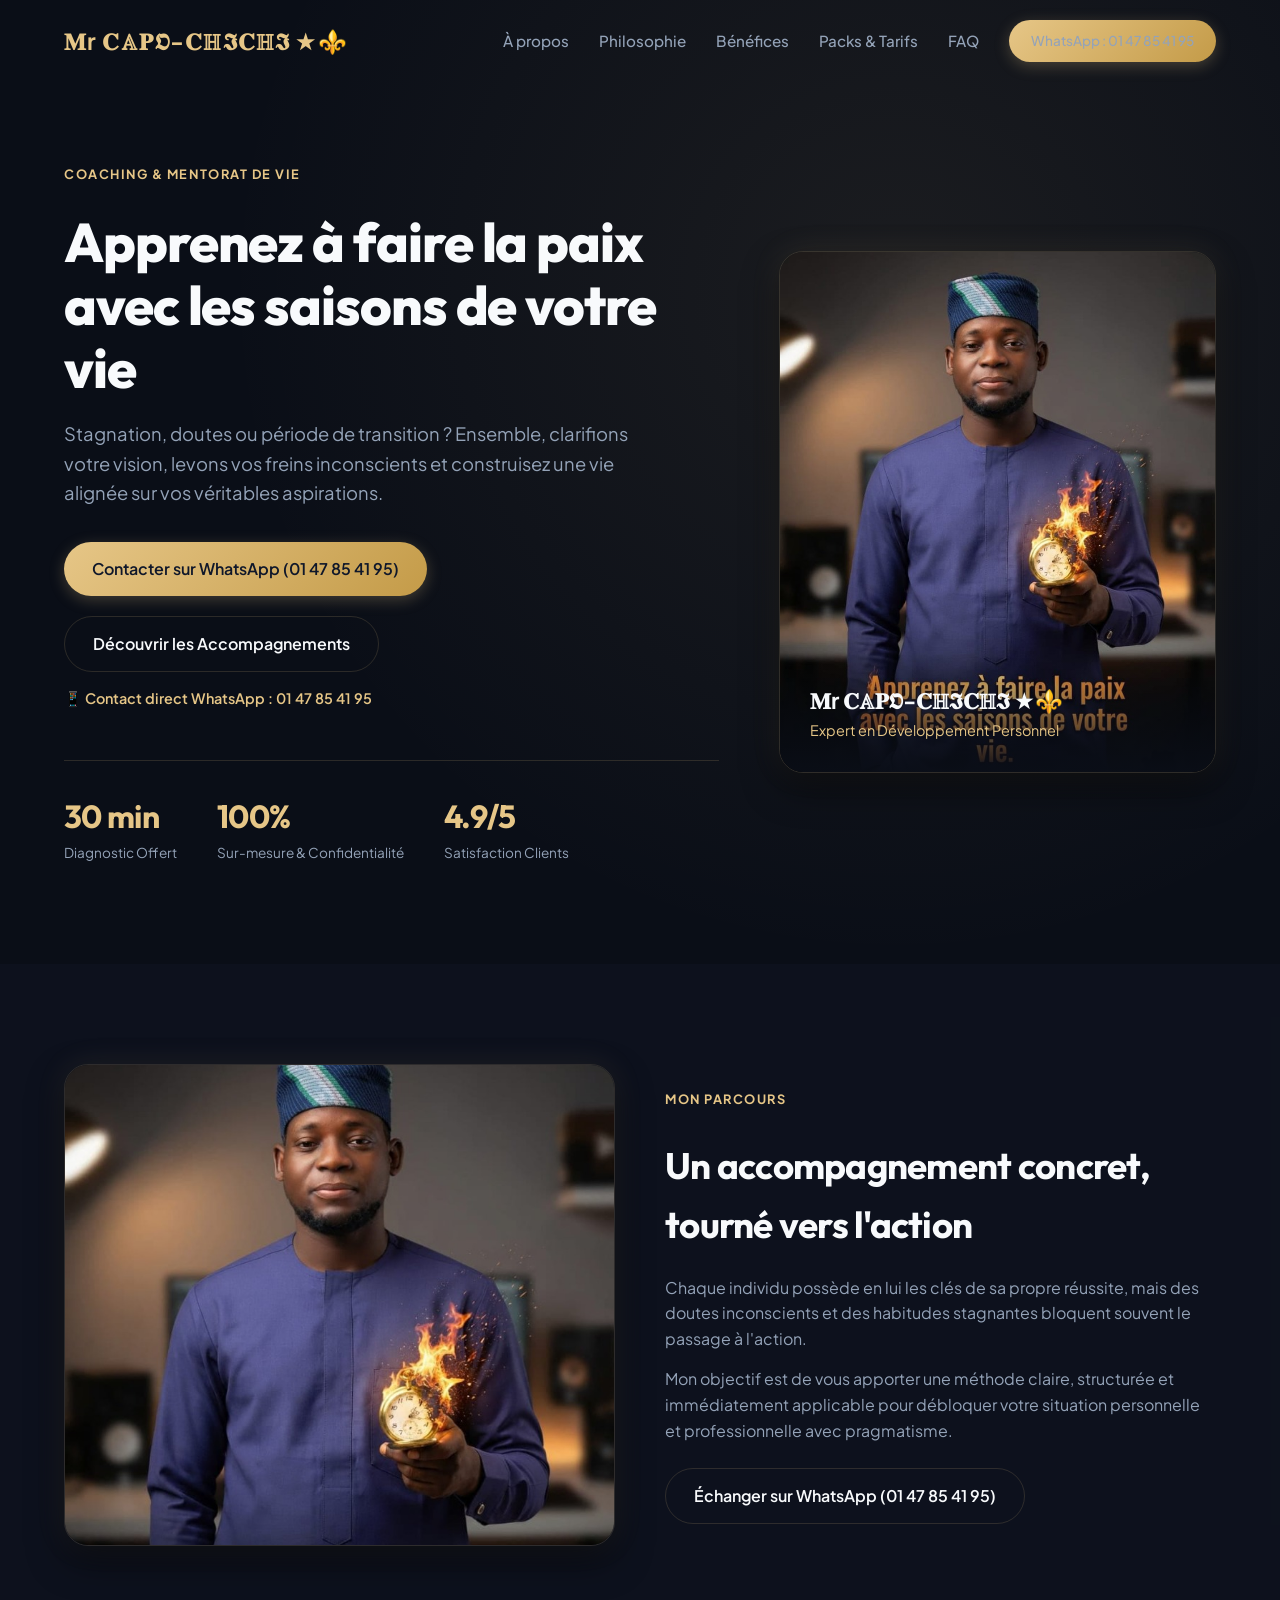
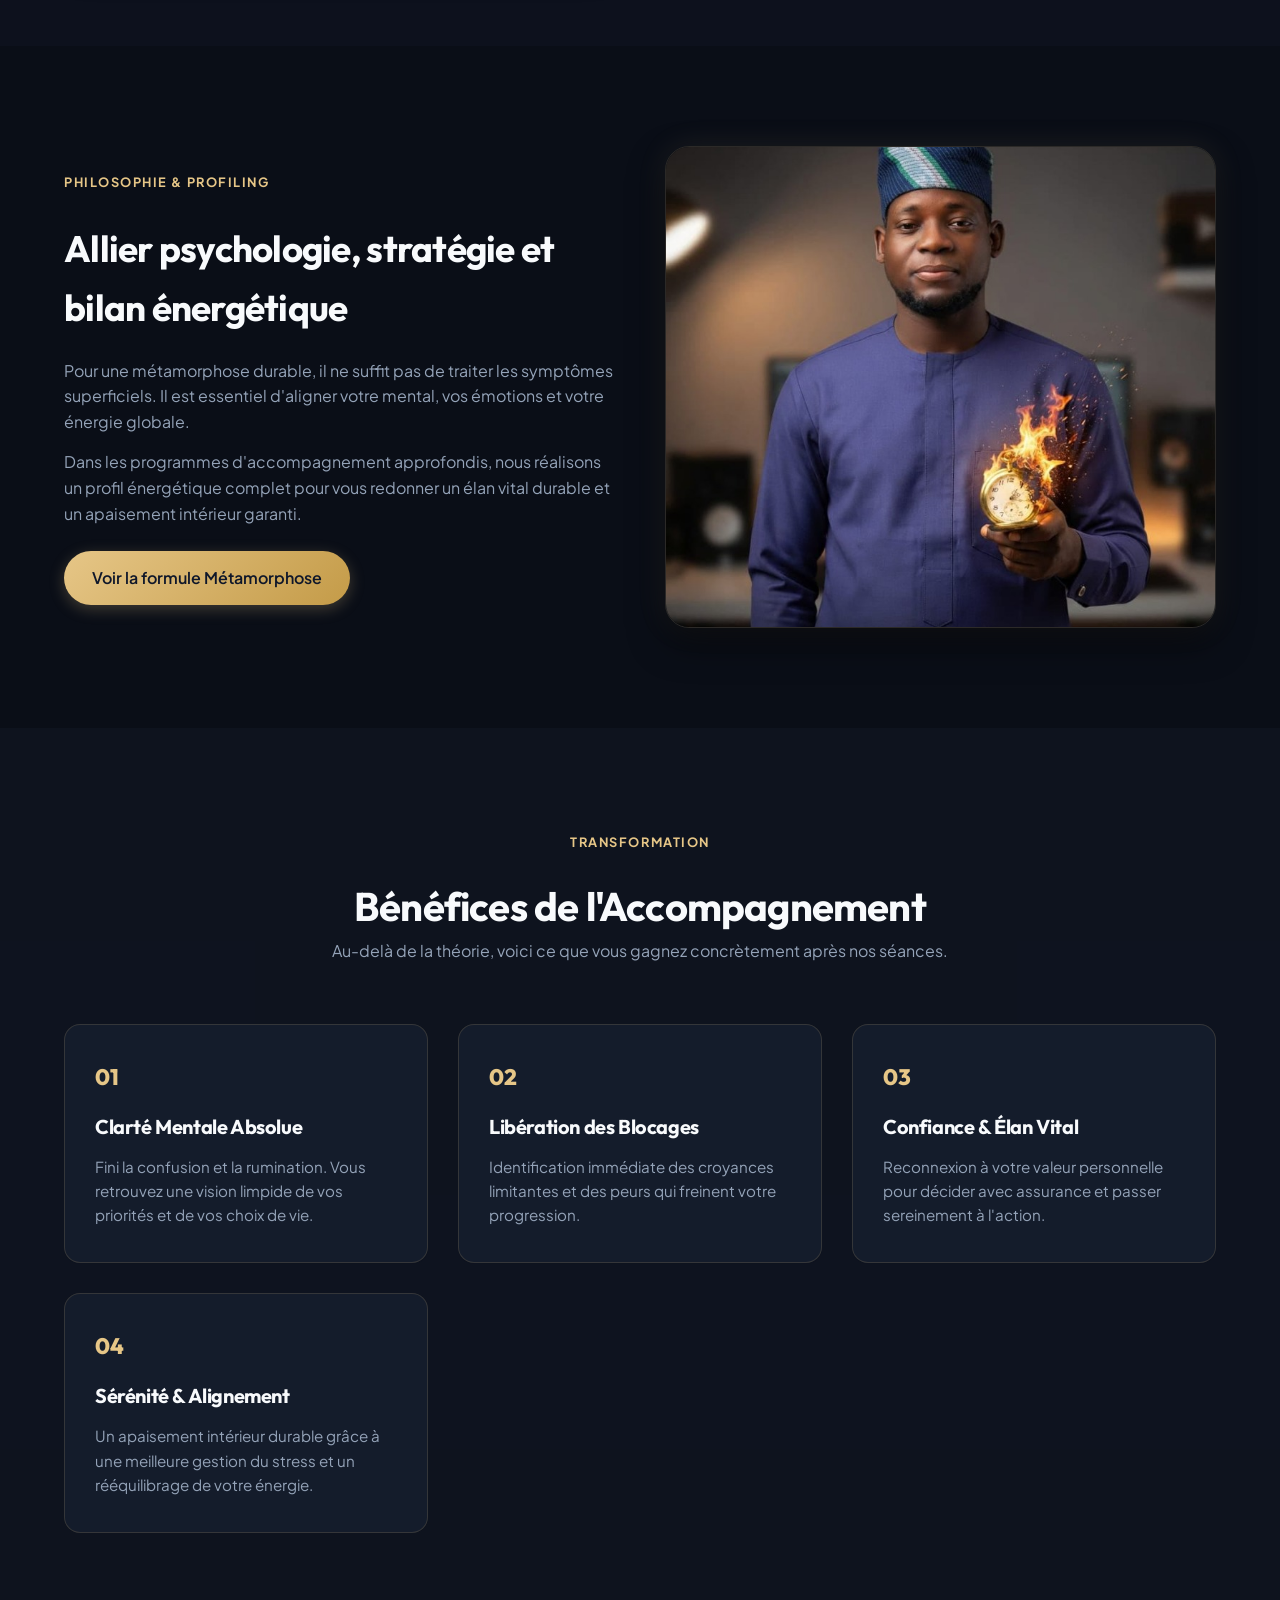
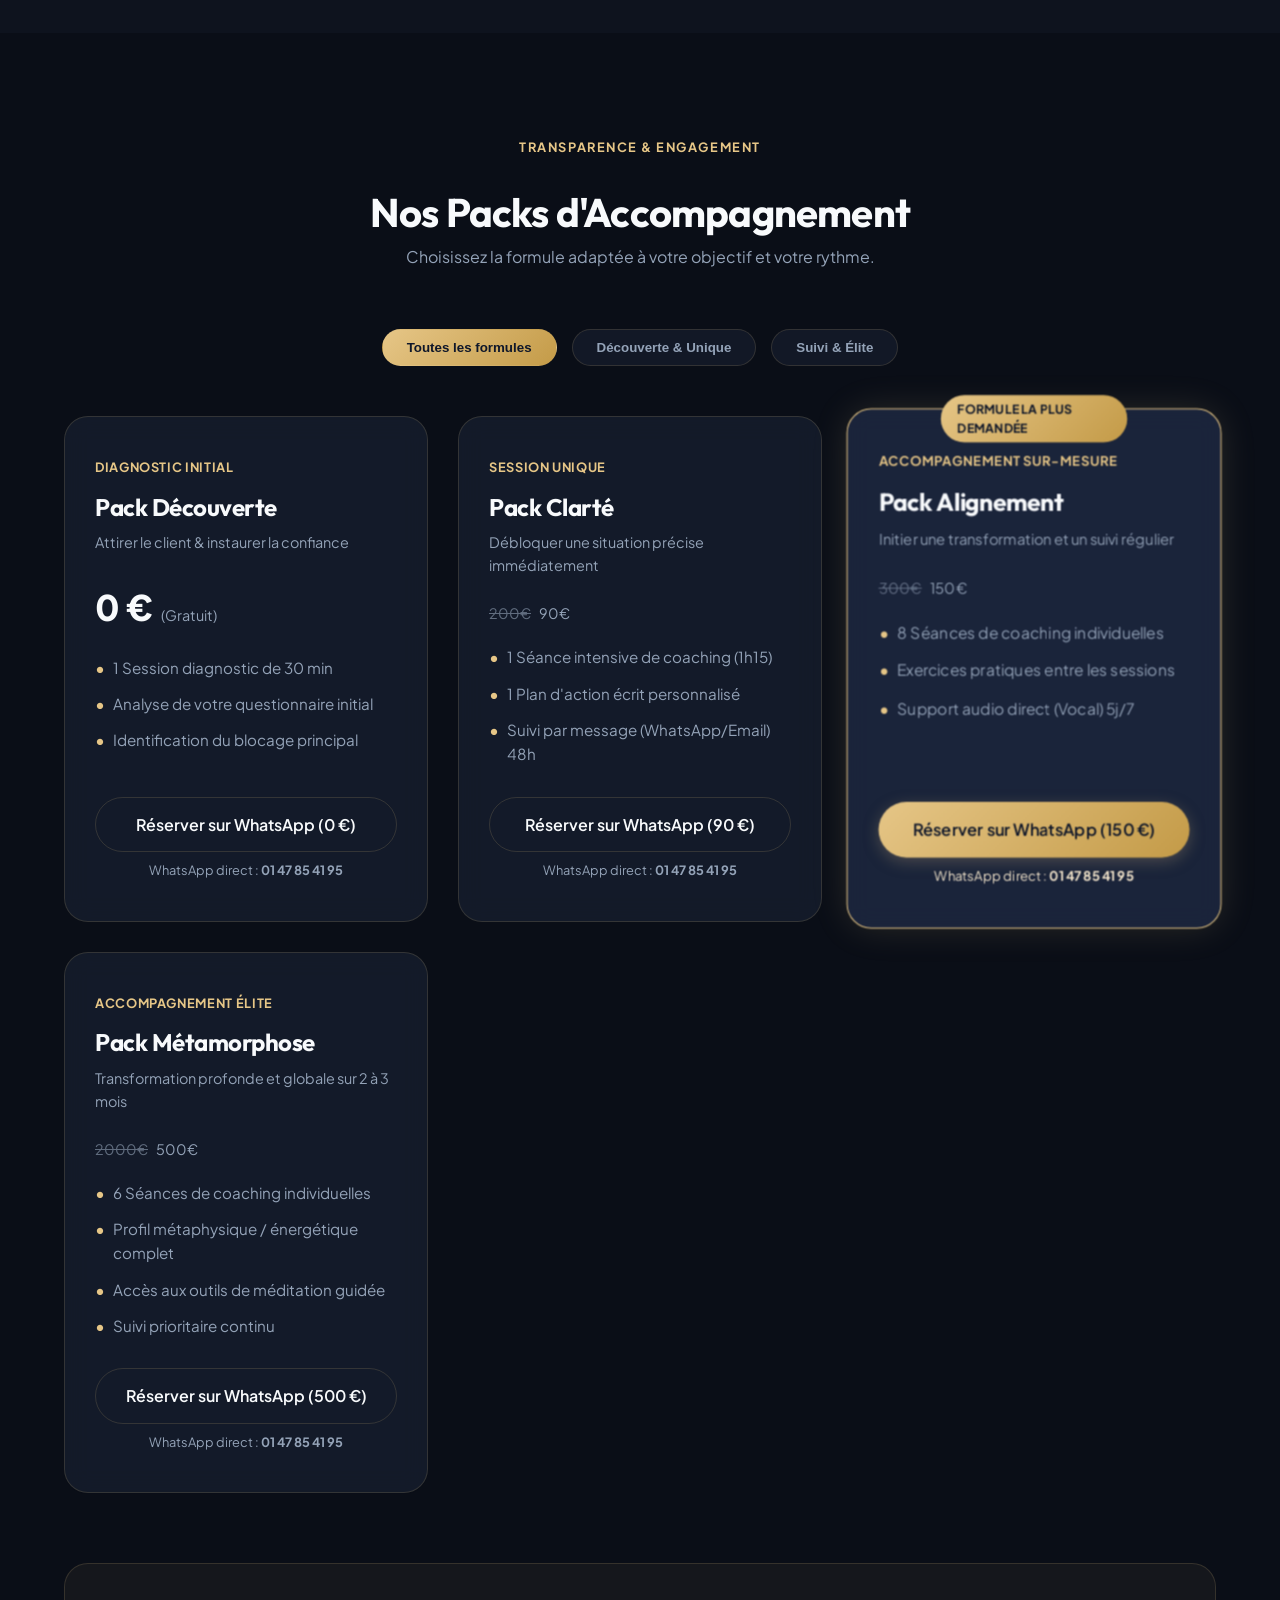
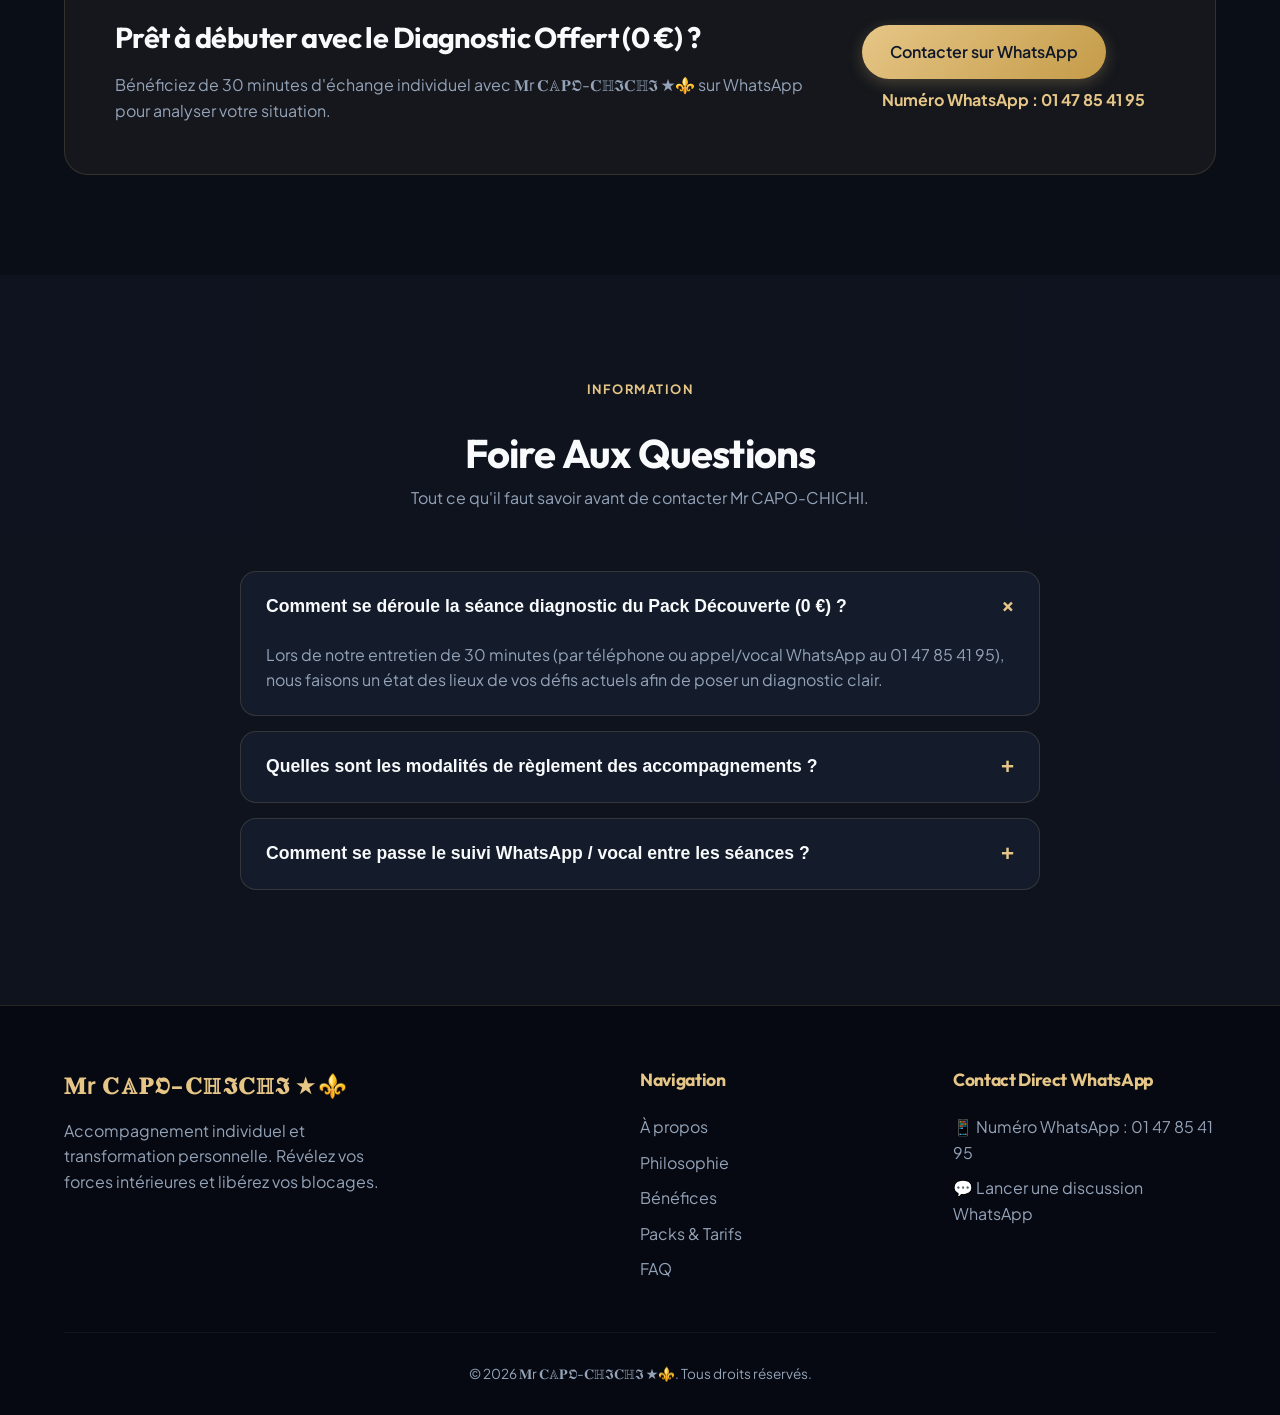
==== commit 5e5ac034: "Correct strikethrough price for Pack Metamorphose to 2000€" ====
--- a/Site/interactive/index.html
+++ b/Site/interactive/index.html
@@ -263,7 +263,7 @@
               <div class="pack-objective">Transformation profonde et globale sur 2 à 3 mois</div>
             </div>
             <div class="pack-price">
-              <span class="price-strikethrough">200€</span> <span class="price-current">500€</span>
+              <span class="price-strikethrough">2000€</span> <span class="price-current">500€</span>
             </div>
             <ul class="pack-features">
               <li>6 Séances de coaching individuelles</li>
